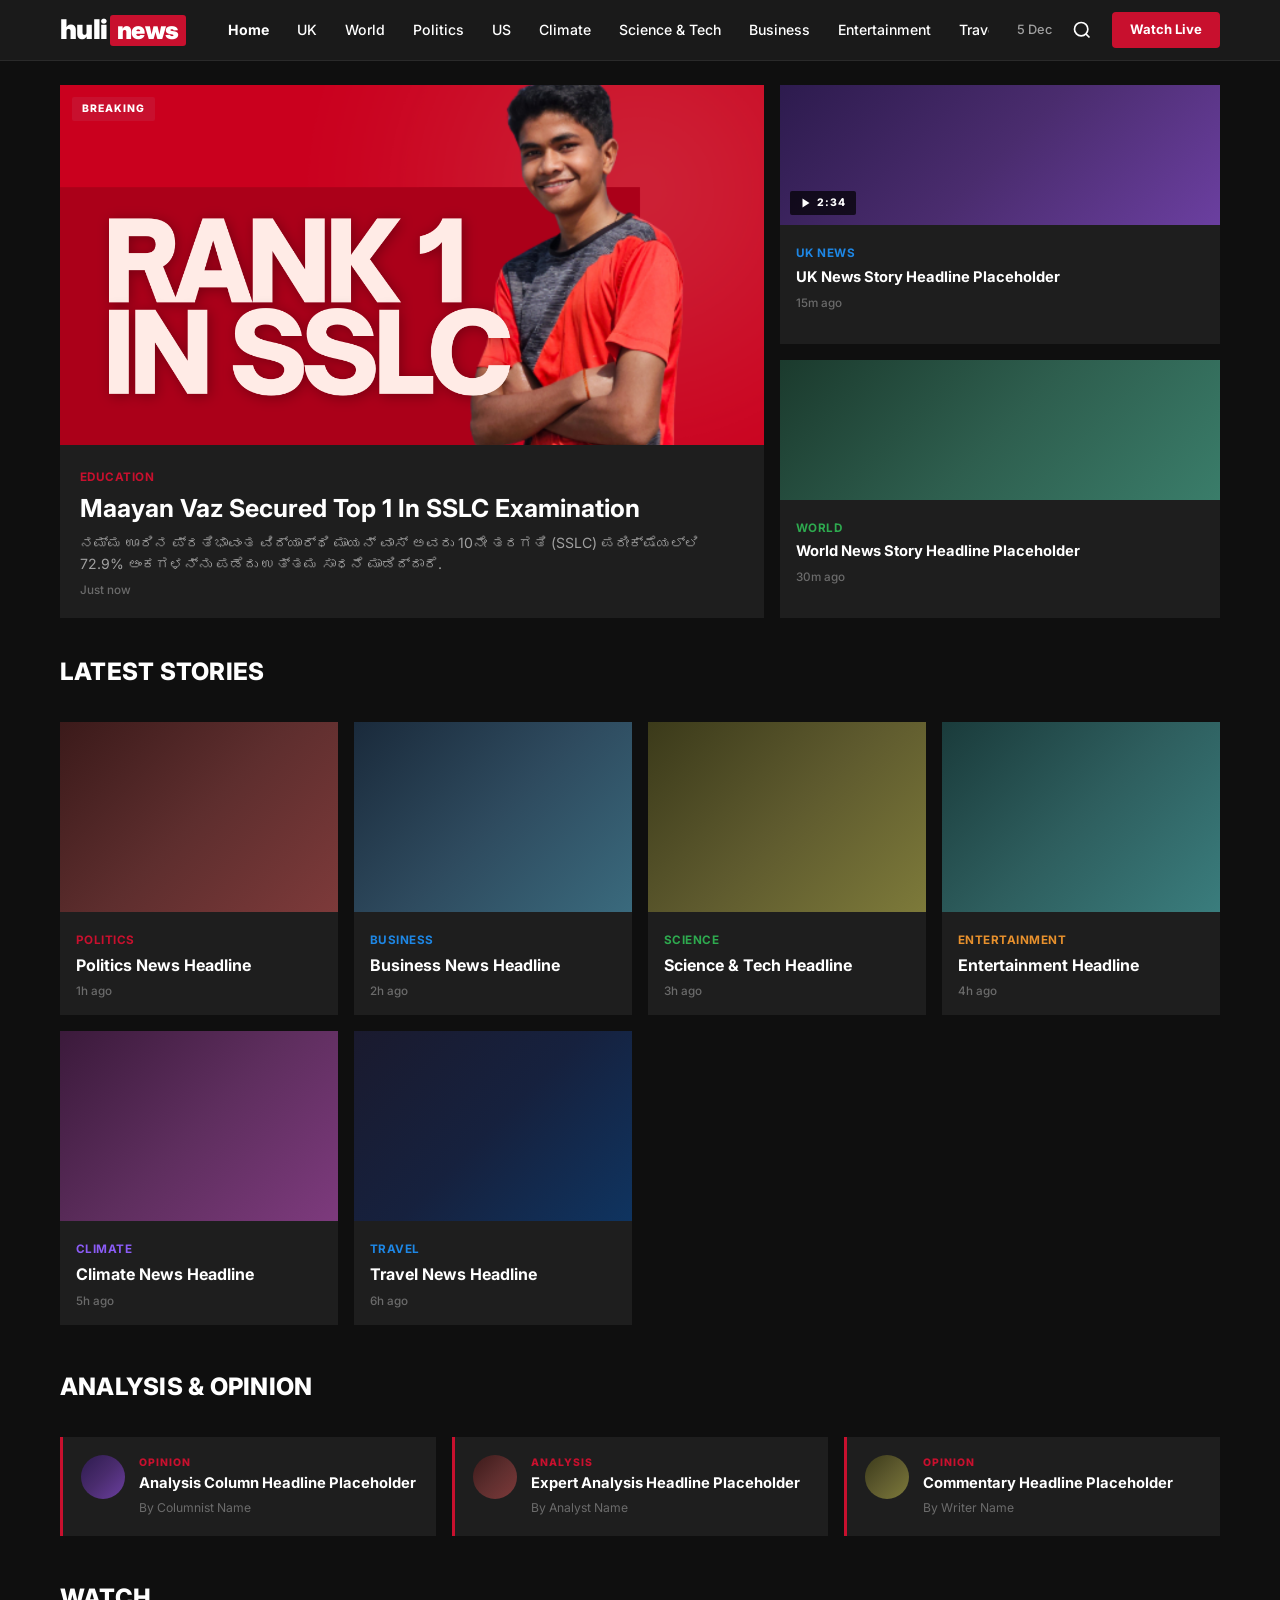
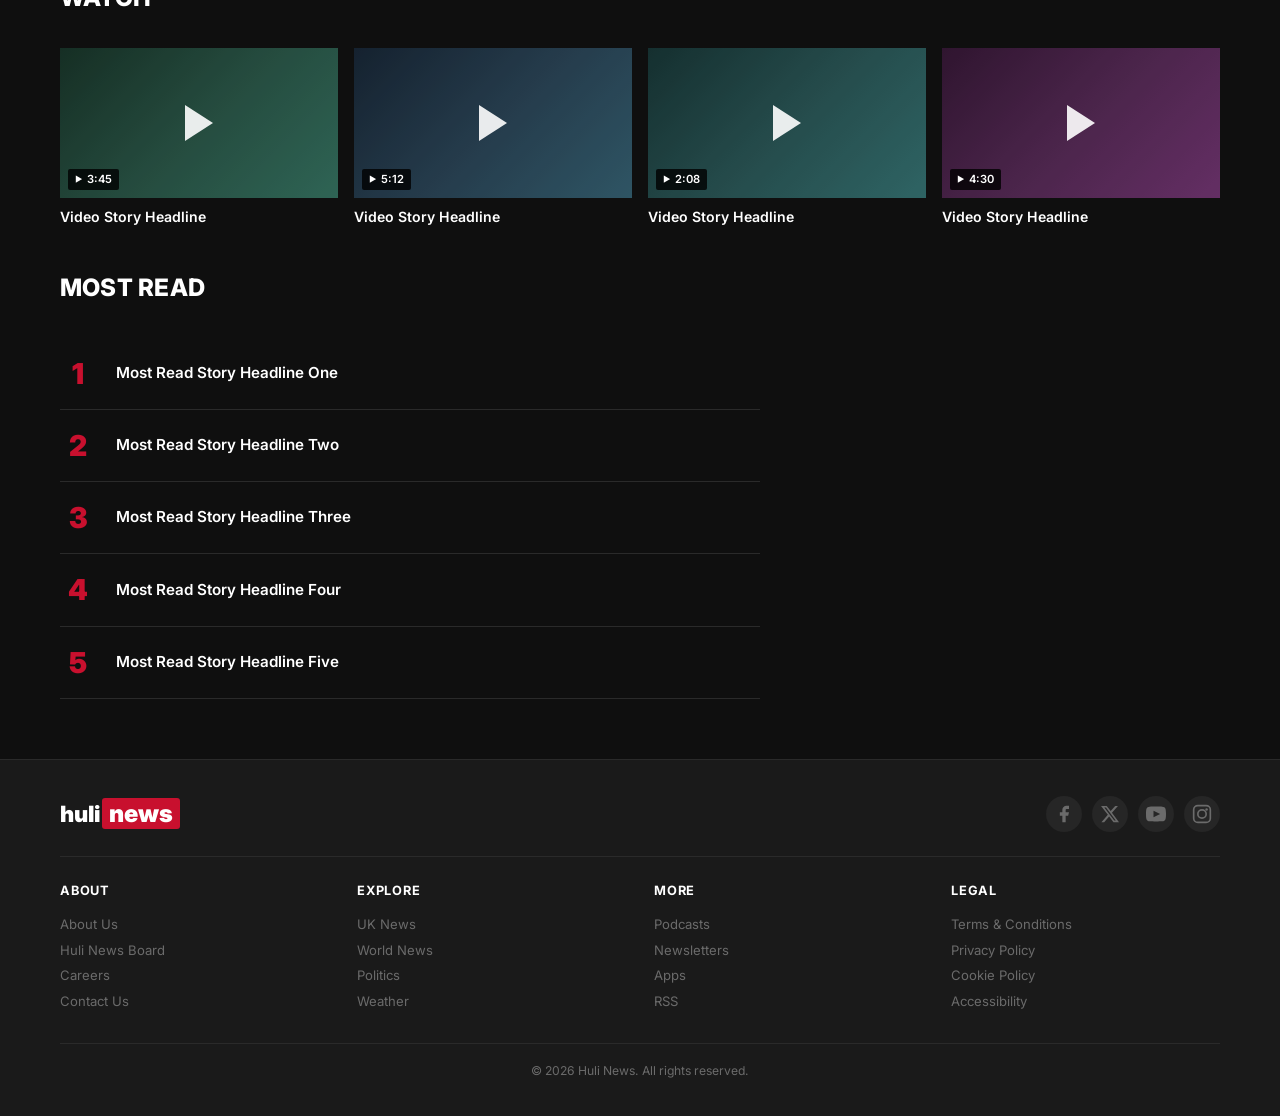
==== index.html @ bb4c4531 "Add Open Graph meta tags for link preview with image" ====
<!DOCTYPE html>
<html lang="en">
<head>
    <meta charset="UTF-8">
    <meta name="viewport" content="width=device-width, initial-scale=1.0">
    <title>Huli News | Breaking News, Latest Updates & Headlines</title>
    <meta name="description" content="Huli News delivers breaking news, latest stories, and in-depth analysis from around the world.">
    <!-- Open Graph (Facebook, WhatsApp, Instagram, etc.) -->
    <meta property="og:type" content="website">
    <meta property="og:title" content="Maayan Vaz Secured Top 1 In SSLC Examination | Huli News">
    <meta property="og:description" content="ನಮ್ಮ ಊರಿನ ಪ್ರತಿಭಾವಂತ ವಿದ್ಯಾರ್ಥಿ ಮಾಯನ್ ವಾಸ್ ಅವರು SSLC ಪರೀಕ್ಷೆಯಲ್ಲಿ 72.9% ಅಂಕಗಳನ್ನು ಪಡೆದು ಉತ್ತಮ ಸಾಧನೆ ಮಾಡಿದ್ದಾರೆ.">
    <meta property="og:image" content="https://joyson9x.github.io/Hulinews/RANK%201%20in%20SSLC.png">
    <meta property="og:image:width" content="1280">
    <meta property="og:image:height" content="720">
    <meta property="og:url" content="https://joyson9x.github.io/Hulinews/">
    <meta property="og:site_name" content="Huli News">

    <!-- Twitter Card -->
    <meta name="twitter:card" content="summary_large_image">
    <meta name="twitter:title" content="Maayan Vaz Secured Top 1 In SSLC Examination | Huli News">
    <meta name="twitter:description" content="ನಮ್ಮ ಊರಿನ ಪ್ರತಿಭಾವಂತ ವಿದ್ಯಾರ್ಥಿ ಮಾಯನ್ ವಾಸ್ ಅವರು SSLC ಪರೀಕ್ಷೆಯಲ್ಲಿ 72.9% ಅಂಕಗಳನ್ನು ಪಡೆದು ಉತ್ತಮ ಸಾಧನೆ ಮಾಡಿದ್ದಾರೆ.">
    <meta name="twitter:image" content="https://joyson9x.github.io/Hulinews/RANK%201%20in%20SSLC.png">
    <link rel="preconnect" href="https://fonts.googleapis.com">
    <link href="https://fonts.googleapis.com/css2?family=Inter:wght@400;500;600;700;800;900&display=swap" rel="stylesheet">
    <link rel="stylesheet" href="styles.css">
</head>
<body>
    <!-- Top Utility Bar -->
    <div class="utility-bar">
        <div class="utility-inner">
            <div class="utility-left">
                <span class="live-indicator"><span class="live-dot"></span> LIVE</span>
                <a href="#" class="utility-link">Watch Live</a>
                <a href="#" class="utility-link">Listen</a>
            </div>
            <div class="utility-right">
                <a href="#" class="utility-link">Sign In</a>
                <a href="#" class="utility-link">Register</a>
            </div>
        </div>
    </div>

    <!-- Main Header -->
    <header class="main-header">
        <div class="header-inner">
            <div class="logo" id="logo">
                <span class="logo-huli">huli</span><span class="logo-news">news</span>
            </div>
            <nav class="main-nav" id="main-nav">
                <a href="#" class="nav-link active">Home</a>
                <a href="#" class="nav-link">UK</a>
                <a href="#" class="nav-link">World</a>
                <a href="#" class="nav-link">Politics</a>
                <a href="#" class="nav-link">US</a>
                <a href="#" class="nav-link">Climate</a>
                <a href="#" class="nav-link">Science & Tech</a>
                <a href="#" class="nav-link">Business</a>
                <a href="#" class="nav-link">Entertainment</a>
                <a href="#" class="nav-link">Travel</a>
                <a href="#" class="nav-link">Offbeat</a>
                <a href="#" class="nav-link">Analysis</a>
                <a href="#" class="nav-link">Weather</a>
            </nav>
            <div class="header-actions">
                <span class="header-date" id="header-date"></span>
                <button class="search-btn" id="search-btn" aria-label="Search">
                    <svg width="20" height="20" viewBox="0 0 24 24" fill="none" stroke="currentColor" stroke-width="2"><circle cx="11" cy="11" r="8"/><path d="m21 21-4.35-4.35"/></svg>
                </button>
                <a href="#" class="watch-live-btn" id="watch-live-btn">Watch Live</a>
                <button class="menu-btn" id="menu-btn" aria-label="Menu">
                    <svg width="24" height="24" viewBox="0 0 24 24" fill="none" stroke="currentColor" stroke-width="2"><path d="M3 12h18M3 6h18M3 18h18"/></svg>
                </button>
            </div>
        </div>
    </header>

    <!-- Breaking News Ticker -->
    <div class="ticker-bar">
        <div class="ticker-inner">
            <span class="ticker-label">BREAKING</span>
            <div class="ticker-content">
                <span class="ticker-text">Welcome to Huli News — Your trusted source for breaking news and analysis from around the world</span>
            </div>
        </div>
    </div>

    <!-- Search Overlay -->
    <div class="search-overlay" id="search-overlay">
        <div class="search-container">
            <input type="text" class="search-input" id="search-input" placeholder="Search Huli News...">
            <button class="search-close" id="search-close">&times;</button>
        </div>
    </div>

    <!-- Mobile Menu -->
    <div class="mobile-menu" id="mobile-menu">
        <div class="mobile-menu-inner">
            <a href="#" class="mobile-nav-link active">Home</a>
            <a href="#" class="mobile-nav-link">UK</a>
            <a href="#" class="mobile-nav-link">World</a>
            <a href="#" class="mobile-nav-link">Politics</a>
            <a href="#" class="mobile-nav-link">US</a>
            <a href="#" class="mobile-nav-link">Climate</a>
            <a href="#" class="mobile-nav-link">Science & Tech</a>
            <a href="#" class="mobile-nav-link">Business</a>
            <a href="#" class="mobile-nav-link">Entertainment</a>
            <a href="#" class="mobile-nav-link">Travel</a>
            <a href="#" class="mobile-nav-link">Offbeat</a>
            <a href="#" class="mobile-nav-link">Analysis</a>
            <a href="#" class="mobile-nav-link">Weather</a>
        </div>
    </div>

    <!-- Main Content -->
    <main class="main-content">
        <!-- Hero Section -->
        <section class="hero-section" id="hero-section">
            <div class="hero-grid">
                <div class="hero-main">
                    <a href="article.html" class="story-card hero-card">
                        <div class="card-image hero-image">
                            <img src="RANK 1 in SSLC.png" alt="Maayan Vaz - Rank 1 in SSLC" class="hero-img">
                            <span class="card-badge">BREAKING</span>
                        </div>
                        <div class="card-body hero-body">
                            <span class="card-tag">Education</span>
                            <h1 class="card-title hero-title">Maayan Vaz Secured Top 1 In SSLC Examination</h1>
                            <p class="card-excerpt">ನಮ್ಮ ಊರಿನ ಪ್ರತಿಭಾವಂತ ವಿದ್ಯಾರ್ಥಿ ಮಾಯನ್ ವಾಸ್ ಅವರು 10ನೇ ತರಗತಿ (SSLC) ಪರೀಕ್ಷೆಯಲ್ಲಿ 72.9% ಅಂಕಗಳನ್ನು ಪಡೆದು ಉತ್ತಮ ಸಾಧನೆ ಮಾಡಿದ್ದಾರೆ.</p>
                            <span class="card-time">Just now</span>
                        </div>
                    </a>
                </div>
                <div class="hero-side">
                    <div class="story-card side-card">
                        <div class="card-image side-image">
                            <div class="placeholder-img gradient-2"></div>
                            <span class="card-badge video-badge"><svg width="12" height="12" viewBox="0 0 24 24" fill="white"><polygon points="5,3 19,12 5,21"/></svg> 2:34</span>
                        </div>
                        <div class="card-body">
                            <span class="card-tag">UK News</span>
                            <h2 class="card-title side-title">UK News Story Headline Placeholder</h2>
                            <span class="card-time">2 hours ago</span>
                        </div>
                    </div>
                    <div class="story-card side-card">
                        <div class="card-image side-image">
                            <div class="placeholder-img gradient-3"></div>
                        </div>
                        <div class="card-body">
                            <span class="card-tag">World</span>
                            <h2 class="card-title side-title">World News Story Headline Placeholder</h2>
                            <span class="card-time">3 hours ago</span>
                        </div>
                    </div>
                </div>
            </div>
        </section>

        <!-- Section Divider -->
        <div class="section-divider">
            <h2 class="section-heading">Latest Stories</h2>
        </div>

        <!-- Stories Grid -->
        <section class="stories-section" id="stories-section">
            <div class="stories-grid">
                <div class="story-card grid-card" id="story-1">
                    <div class="card-image grid-image"><div class="placeholder-img gradient-4"></div></div>
                    <div class="card-body"><span class="card-tag">Politics</span><h3 class="card-title grid-title">Politics News Headline</h3><span class="card-time">4h ago</span></div>
                </div>
                <div class="story-card grid-card" id="story-2">
                    <div class="card-image grid-image"><div class="placeholder-img gradient-5"></div></div>
                    <div class="card-body"><span class="card-tag">Business</span><h3 class="card-title grid-title">Business News Headline</h3><span class="card-time">5h ago</span></div>
                </div>
                <div class="story-card grid-card" id="story-3">
                    <div class="card-image grid-image"><div class="placeholder-img gradient-6"></div></div>
                    <div class="card-body"><span class="card-tag">Science</span><h3 class="card-title grid-title">Science & Tech Headline</h3><span class="card-time">6h ago</span></div>
                </div>
                <div class="story-card grid-card" id="story-4">
                    <div class="card-image grid-image"><div class="placeholder-img gradient-7"></div></div>
                    <div class="card-body"><span class="card-tag">Entertainment</span><h3 class="card-title grid-title">Entertainment Headline</h3><span class="card-time">7h ago</span></div>
                </div>
                <div class="story-card grid-card" id="story-5">
                    <div class="card-image grid-image"><div class="placeholder-img gradient-8"></div></div>
                    <div class="card-body"><span class="card-tag">Climate</span><h3 class="card-title grid-title">Climate News Headline</h3><span class="card-time">8h ago</span></div>
                </div>
                <div class="story-card grid-card" id="story-6">
                    <div class="card-image grid-image"><div class="placeholder-img gradient-1"></div></div>
                    <div class="card-body"><span class="card-tag">Travel</span><h3 class="card-title grid-title">Travel News Headline</h3><span class="card-time">9h ago</span></div>
                </div>
            </div>
        </section>

        <!-- Opinion Section -->
        <div class="section-divider">
            <h2 class="section-heading">Analysis & Opinion</h2>
        </div>
        <section class="opinion-section" id="opinion-section">
            <div class="opinion-grid">
                <div class="opinion-card" id="opinion-1">
                    <div class="opinion-avatar gradient-2"></div>
                    <div class="opinion-body">
                        <span class="opinion-label">OPINION</span>
                        <h3 class="opinion-title">Analysis Column Headline Placeholder</h3>
                        <span class="opinion-author">By Columnist Name</span>
                    </div>
                </div>
                <div class="opinion-card" id="opinion-2">
                    <div class="opinion-avatar gradient-4"></div>
                    <div class="opinion-body">
                        <span class="opinion-label">ANALYSIS</span>
                        <h3 class="opinion-title">Expert Analysis Headline Placeholder</h3>
                        <span class="opinion-author">By Analyst Name</span>
                    </div>
                </div>
                <div class="opinion-card" id="opinion-3">
                    <div class="opinion-avatar gradient-6"></div>
                    <div class="opinion-body">
                        <span class="opinion-label">OPINION</span>
                        <h3 class="opinion-title">Commentary Headline Placeholder</h3>
                        <span class="opinion-author">By Writer Name</span>
                    </div>
                </div>
            </div>
        </section>

        <!-- Video Section -->
        <div class="section-divider">
            <h2 class="section-heading">Watch</h2>
        </div>
        <section class="video-section" id="video-section">
            <div class="video-grid">
                <div class="video-card" id="video-1">
                    <div class="video-thumb"><div class="placeholder-img gradient-3"></div><div class="play-overlay"><svg width="48" height="48" viewBox="0 0 24 24" fill="white" opacity="0.9"><polygon points="5,3 19,12 5,21"/></svg></div><span class="video-duration">3:45</span></div>
                    <h3 class="video-title">Video Story Headline</h3>
                </div>
                <div class="video-card" id="video-2">
                    <div class="video-thumb"><div class="placeholder-img gradient-5"></div><div class="play-overlay"><svg width="48" height="48" viewBox="0 0 24 24" fill="white" opacity="0.9"><polygon points="5,3 19,12 5,21"/></svg></div><span class="video-duration">5:12</span></div>
                    <h3 class="video-title">Video Story Headline</h3>
                </div>
                <div class="video-card" id="video-3">
                    <div class="video-thumb"><div class="placeholder-img gradient-7"></div><div class="play-overlay"><svg width="48" height="48" viewBox="0 0 24 24" fill="white" opacity="0.9"><polygon points="5,3 19,12 5,21"/></svg></div><span class="video-duration">2:08</span></div>
                    <h3 class="video-title">Video Story Headline</h3>
                </div>
                <div class="video-card" id="video-4">
                    <div class="video-thumb"><div class="placeholder-img gradient-8"></div><div class="play-overlay"><svg width="48" height="48" viewBox="0 0 24 24" fill="white" opacity="0.9"><polygon points="5,3 19,12 5,21"/></svg></div><span class="video-duration">4:30</span></div>
                    <h3 class="video-title">Video Story Headline</h3>
                </div>
            </div>
        </section>

        <!-- Most Read Section -->
        <div class="section-divider">
            <h2 class="section-heading">Most Read</h2>
        </div>
        <section class="most-read-section" id="most-read-section">
            <div class="most-read-list">
                <div class="most-read-item"><span class="most-read-num">1</span><h3 class="most-read-title">Most Read Story Headline One</h3></div>
                <div class="most-read-item"><span class="most-read-num">2</span><h3 class="most-read-title">Most Read Story Headline Two</h3></div>
                <div class="most-read-item"><span class="most-read-num">3</span><h3 class="most-read-title">Most Read Story Headline Three</h3></div>
                <div class="most-read-item"><span class="most-read-num">4</span><h3 class="most-read-title">Most Read Story Headline Four</h3></div>
                <div class="most-read-item"><span class="most-read-num">5</span><h3 class="most-read-title">Most Read Story Headline Five</h3></div>
            </div>
        </section>
    </main>

    <!-- Footer -->
    <footer class="main-footer" id="main-footer">
        <div class="footer-inner">
            <div class="footer-top">
                <div class="footer-logo">
                    <span class="logo-huli">huli</span><span class="logo-news">news</span>
                </div>
                <div class="footer-social">
                    <a href="#" class="social-link" aria-label="Facebook"><svg width="20" height="20" viewBox="0 0 24 24" fill="currentColor"><path d="M18 2h-3a5 5 0 0 0-5 5v3H7v4h3v8h4v-8h3l1-4h-4V7a1 1 0 0 1 1-1h3z"/></svg></a>
                    <a href="#" class="social-link" aria-label="Twitter"><svg width="20" height="20" viewBox="0 0 24 24" fill="currentColor"><path d="M18.244 2.25h3.308l-7.227 8.26 8.502 11.24H16.17l-5.214-6.817L4.99 21.75H1.68l7.73-8.835L1.254 2.25H8.08l4.713 6.231zm-1.161 17.52h1.833L7.084 4.126H5.117z"/></svg></a>
                    <a href="#" class="social-link" aria-label="YouTube"><svg width="20" height="20" viewBox="0 0 24 24" fill="currentColor"><path d="M19.615 3.184c-3.604-.246-11.631-.245-15.23 0-3.897.266-4.356 2.62-4.385 8.816.029 6.185.484 8.549 4.385 8.816 3.6.245 11.626.246 15.23 0 3.897-.266 4.356-2.62 4.385-8.816-.029-6.185-.484-8.549-4.385-8.816zM9 16V8l8 4-8 4z"/></svg></a>
                    <a href="#" class="social-link" aria-label="Instagram"><svg width="20" height="20" viewBox="0 0 24 24" fill="currentColor"><rect x="2" y="2" width="20" height="20" rx="5" ry="5" fill="none" stroke="currentColor" stroke-width="2"/><circle cx="12" cy="12" r="5" fill="none" stroke="currentColor" stroke-width="2"/><circle cx="17.5" cy="6.5" r="1.5"/></svg></a>
                </div>
            </div>
            <div class="footer-links">
                <div class="footer-col">
                    <h4 class="footer-heading">About</h4>
                    <a href="#" class="footer-link">About Us</a>
                    <a href="#" class="footer-link">Huli News Board</a>
                    <a href="#" class="footer-link">Careers</a>
                    <a href="#" class="footer-link">Contact Us</a>
                </div>
                <div class="footer-col">
                    <h4 class="footer-heading">Explore</h4>
                    <a href="#" class="footer-link">UK News</a>
                    <a href="#" class="footer-link">World News</a>
                    <a href="#" class="footer-link">Politics</a>
                    <a href="#" class="footer-link">Weather</a>
                </div>
                <div class="footer-col">
                    <h4 class="footer-heading">More</h4>
                    <a href="#" class="footer-link">Podcasts</a>
                    <a href="#" class="footer-link">Newsletters</a>
                    <a href="#" class="footer-link">Apps</a>
                    <a href="#" class="footer-link">RSS</a>
                </div>
                <div class="footer-col">
                    <h4 class="footer-heading">Legal</h4>
                    <a href="#" class="footer-link">Terms & Conditions</a>
                    <a href="#" class="footer-link">Privacy Policy</a>
                    <a href="#" class="footer-link">Cookie Policy</a>
                    <a href="#" class="footer-link">Accessibility</a>
                </div>
            </div>
            <div class="footer-bottom">
                <p>&copy; 2026 Huli News. All rights reserved.</p>
            </div>
        </div>
    </footer>

    <script src="app.js"></script>
</body>
</html>
---- styles.css ----
/* HULI NEWS — Sky News Dark Theme */
*, *::before, *::after { margin: 0; padding: 0; box-sizing: border-box; }

:root {
    --bg-primary: #0f0f0f;
    --bg-secondary: #1a1a1a;
    --bg-card: #1e1e1e;
    --bg-card-hover: #252525;
    --text-white: #ffffff;
    --text-gray: #a0a0a0;
    --text-muted: #6b6b6b;
    --red: #c8102e;
    --red-dark: #a00d24;
    --blue: #1e87e5;
    --green: #2eaa4f;
    --orange: #e8912d;
    --purple: #8b5cf6;
    --border-color: #2a2a2a;
    --max-width: 1200px;
    --transition: 0.2s ease;
}

html { scroll-behavior: smooth; }
body {
    font-family: 'Inter', -apple-system, BlinkMacSystemFont, 'Segoe UI', sans-serif;
    background: var(--bg-primary);
    color: var(--text-white);
    line-height: 1.5;
    -webkit-font-smoothing: antialiased;
}
a { text-decoration: none; color: inherit; }

/* ===== HEADER ===== */
.utility-bar { display: none; }

.main-header {
    background: var(--bg-secondary);
    position: sticky;
    top: 0;
    z-index: 1000;
    border-bottom: 1px solid var(--border-color);
}
.header-inner {
    max-width: var(--max-width);
    margin: 0 auto;
    padding: 0 20px;
    display: flex;
    align-items: center;
    height: 60px;
    gap: 28px;
}

/* Logo */
.logo {
    font-size: 1.7rem;
    font-weight: 900;
    letter-spacing: -0.02em;
    cursor: pointer;
    flex-shrink: 0;
}
.logo-huli { color: var(--text-white); }
.logo-news {
    color: var(--red);
    background: var(--red);
    color: #fff;
    padding: 1px 7px;
    border-radius: 3px;
    margin-left: 2px;
    font-size: 1.5rem;
}

/* Nav */
.main-nav {
    display: flex;
    align-items: center;
    gap: 0;
    flex: 1;
    overflow-x: auto;
    scrollbar-width: none;
}
.main-nav::-webkit-scrollbar { display: none; }

.nav-link {
    color: var(--text-white);
    font-size: 0.88rem;
    font-weight: 500;
    padding: 20px 14px;
    white-space: nowrap;
    transition: color var(--transition);
    position: relative;
}
.nav-link:hover { color: var(--text-gray); }
.nav-link.active { font-weight: 700; }
.nav-link::after { display: none; }

/* Header Actions */
.header-actions {
    display: flex;
    align-items: center;
    gap: 12px;
    flex-shrink: 0;
}
.search-btn, .menu-btn {
    background: none;
    border: none;
    color: var(--text-white);
    cursor: pointer;
    padding: 8px;
    border-radius: 6px;
    display: flex;
    align-items: center;
    transition: opacity var(--transition);
}
.search-btn:hover, .menu-btn:hover { opacity: 0.7; }
.menu-btn { display: none; }

/* Watch Live Button */
.watch-live-btn {
    background: var(--red);
    color: #fff;
    font-size: 0.82rem;
    font-weight: 700;
    padding: 8px 18px;
    border-radius: 4px;
    white-space: nowrap;
    transition: background var(--transition);
}
.watch-live-btn:hover { background: var(--red-dark); }

/* Header Date */
.header-date {
    color: var(--text-gray);
    font-size: 0.8rem;
    font-weight: 500;
    white-space: nowrap;
}

/* ===== TICKER ===== */
.ticker-bar {
    background: var(--bg-primary);
    border-bottom: 1px solid var(--border-color);
    display: none;
}

/* ===== SEARCH OVERLAY ===== */
.search-overlay {
    position: fixed;
    top: 0; left: 0; right: 0;
    background: rgba(0,0,0,0.96);
    z-index: 2000;
    display: flex;
    align-items: center;
    justify-content: center;
    padding: 0 24px;
    height: 80px;
    transform: translateY(-100%);
    transition: transform 0.3s ease;
}
.search-overlay.active { transform: translateY(0); }
.search-container {
    max-width: 700px;
    width: 100%;
    display: flex;
    align-items: center;
    gap: 16px;
}
.search-input {
    flex: 1;
    background: transparent;
    border: none;
    border-bottom: 2px solid var(--red);
    color: #fff;
    font-size: 1.4rem;
    font-family: inherit;
    padding: 12px 0;
    outline: none;
}
.search-input::placeholder { color: rgba(255,255,255,0.35); }
.search-close {
    background: none;
    border: none;
    color: rgba(255,255,255,0.6);
    font-size: 2rem;
    cursor: pointer;
}

/* ===== MOBILE MENU ===== */
.mobile-menu {
    position: fixed;
    top: 0; right: 0;
    width: 300px;
    height: 100vh;
    background: var(--bg-secondary);
    z-index: 1500;
    transform: translateX(100%);
    transition: transform 0.3s ease;
    overflow-y: auto;
    padding-top: 70px;
    border-left: 1px solid var(--border-color);
}
.mobile-menu.active { transform: translateX(0); }
.mobile-menu-inner { display: flex; flex-direction: column; }
.mobile-nav-link {
    color: var(--text-white);
    font-size: 1rem;
    font-weight: 500;
    padding: 14px 24px;
    border-bottom: 1px solid var(--border-color);
    transition: background var(--transition);
}
.mobile-nav-link:hover, .mobile-nav-link.active {
    background: rgba(200,16,46,0.12);
}

/* ===== MAIN CONTENT ===== */
.main-content {
    max-width: var(--max-width);
    margin: 0 auto;
    padding: 0 20px;
}

/* ===== SECTION DIVIDERS ===== */
.section-divider {
    padding: 36px 0 16px;
    border-bottom: none;
    margin-bottom: 16px;
}
.section-heading {
    font-size: 1.5rem;
    font-weight: 800;
    color: var(--text-white);
    text-transform: uppercase;
    letter-spacing: 0.01em;
}

/* ===== HERO ===== */
.hero-section { padding: 24px 0 0; }
.hero-grid {
    display: grid;
    grid-template-columns: 1.6fr 1fr;
    gap: 16px;
}
.hero-side {
    display: flex;
    flex-direction: column;
    gap: 16px;
}

/* ===== STORY CARDS ===== */
.story-card {
    background: var(--bg-card);
    border-radius: 0;
    overflow: hidden;
    cursor: pointer;
    transition: background var(--transition);
    box-shadow: none;
}
.story-card:hover {
    background: var(--bg-card-hover);
    box-shadow: none;
    transform: none;
}

.card-image { position: relative; overflow: hidden; }
.hero-image { height: 360px; }
.hero-img {
    width: 100%;
    height: 100%;
    object-fit: cover;
    transition: transform 0.4s ease;
}
.hero-card:hover .hero-img { transform: scale(1.03); }
.side-image { height: 140px; }
.grid-image { height: 190px; }

.placeholder-img {
    width: 100%; height: 100%;
    transition: transform 0.4s ease;
}
.story-card:hover .placeholder-img { transform: scale(1.03); }

/* Gradients */
.gradient-1 { background: linear-gradient(135deg, #1a1a2e, #16213e, #0f3460); }
.gradient-2 { background: linear-gradient(135deg, #2d1b4e, #4a2c6e, #6b3fa0); }
.gradient-3 { background: linear-gradient(135deg, #1b3a2d, #2e5e4e, #3a7d6a); }
.gradient-4 { background: linear-gradient(135deg, #3b1a1a, #5e2e2e, #7d3a3a); }
.gradient-5 { background: linear-gradient(135deg, #1a2a3b, #2e4a5e, #3a6a7d); }
.gradient-6 { background: linear-gradient(135deg, #3b3a1a, #5e5a2e, #7d7a3a); }
.gradient-7 { background: linear-gradient(135deg, #1a3b3b, #2e5e5e, #3a7d7d); }
.gradient-8 { background: linear-gradient(135deg, #3b1a3b, #5e2e5e, #7d3a7d); }

/* Badges */
.card-badge {
    position: absolute;
    top: 12px; left: 12px;
    background: var(--red);
    color: #fff;
    font-size: 0.65rem;
    font-weight: 800;
    letter-spacing: 0.1em;
    padding: 4px 10px;
    border-radius: 2px;
}
.video-badge {
    display: flex;
    align-items: center;
    gap: 5px;
    background: rgba(0,0,0,0.7);
    top: auto;
    bottom: 10px;
    left: 10px;
}

/* Card Body */
.card-body { padding: 14px 16px; }
.hero-body { padding: 18px 20px; }

.card-tag {
    display: inline-block;
    font-size: 0.73rem;
    font-weight: 700;
    text-transform: uppercase;
    letter-spacing: 0.04em;
    margin-bottom: 5px;
}
/* Colored category tags like Sky News */
.card-tag { color: var(--blue); }
.story-card:nth-child(1) .card-tag { color: var(--red); }
.story-card:nth-child(2) .card-tag { color: var(--blue); }
.story-card:nth-child(3) .card-tag { color: var(--green); }
.story-card:nth-child(4) .card-tag { color: var(--orange); }
.story-card:nth-child(5) .card-tag { color: var(--purple); }
.story-card:nth-child(6) .card-tag { color: var(--blue); }

/* Hero specific tag */
.hero-card .card-tag { color: var(--red); }
.hero-side .story-card:nth-child(1) .card-tag { color: var(--blue); }
.hero-side .story-card:nth-child(2) .card-tag { color: var(--green); }

.card-title {
    font-weight: 700;
    line-height: 1.3;
    color: var(--text-white);
    transition: color var(--transition);
}
.story-card:hover .card-title { color: var(--text-gray); }

.hero-title { font-size: 1.55rem; }
.side-title { font-size: 0.92rem; }
.grid-title { font-size: 1rem; }

.card-excerpt {
    color: var(--text-gray);
    font-size: 0.88rem;
    margin-top: 8px;
}
.card-time {
    display: inline-block;
    color: var(--text-muted);
    font-size: 0.73rem;
    font-weight: 500;
    margin-top: 8px;
}

.hero-card {
    height: 100%;
    display: flex;
    flex-direction: column;
}
.hero-card .card-body { flex: 1; }
.side-card { flex: 1; }

/* ===== STORIES GRID ===== */
.stories-grid {
    display: grid;
    grid-template-columns: repeat(4, 1fr);
    gap: 16px;
    padding-bottom: 8px;
}

/* ===== OPINION ===== */
.opinion-grid {
    display: grid;
    grid-template-columns: repeat(3, 1fr);
    gap: 16px;
    padding-bottom: 8px;
}
.opinion-card {
    background: var(--bg-card);
    border-radius: 0;
    padding: 18px;
    display: flex;
    gap: 14px;
    align-items: flex-start;
    cursor: pointer;
    transition: background var(--transition);
    border-left: 3px solid var(--red);
    box-shadow: none;
}
.opinion-card:hover {
    background: var(--bg-card-hover);
    box-shadow: none;
    transform: none;
}
.opinion-avatar {
    width: 44px;
    height: 44px;
    border-radius: 50%;
    flex-shrink: 0;
}
.opinion-label {
    font-size: 0.65rem;
    font-weight: 800;
    letter-spacing: 0.1em;
    color: var(--red);
    margin-bottom: 4px;
    display: block;
}
.opinion-title {
    font-size: 0.92rem;
    font-weight: 700;
    color: var(--text-white);
    line-height: 1.3;
    transition: color var(--transition);
}
.opinion-card:hover .opinion-title { color: var(--text-gray); }
.opinion-author {
    font-size: 0.76rem;
    color: var(--text-muted);
    margin-top: 6px;
    display: block;
}

/* ===== VIDEO ===== */
.video-grid {
    display: grid;
    grid-template-columns: repeat(4, 1fr);
    gap: 16px;
    padding-bottom: 8px;
}
.video-card { cursor: pointer; }
.video-thumb {
    position: relative;
    border-radius: 0;
    overflow: hidden;
    height: 150px;
}
.video-card:hover .placeholder-img { transform: scale(1.03); }
.play-overlay {
    position: absolute;
    inset: 0;
    display: flex;
    align-items: center;
    justify-content: center;
    background: rgba(0,0,0,0.2);
    transition: background var(--transition);
}
.video-card:hover .play-overlay { background: rgba(0,0,0,0.4); }
.video-duration {
    position: absolute;
    bottom: 8px; left: 8px;
    background: rgba(0,0,0,0.8);
    color: #fff;
    font-size: 0.7rem;
    font-weight: 600;
    padding: 2px 7px;
    border-radius: 2px;
    display: flex;
    align-items: center;
    gap: 4px;
}
.video-duration::before {
    content: '▶';
    font-size: 0.5rem;
}
.video-title {
    font-size: 0.88rem;
    font-weight: 600;
    color: var(--text-white);
    margin-top: 10px;
    line-height: 1.3;
    transition: color var(--transition);
}
.video-card:hover .video-title { color: var(--text-gray); }

/* ===== MOST READ ===== */
.most-read-section { padding-bottom: 40px; }
.most-read-list { max-width: 700px; }
.most-read-item {
    display: flex;
    align-items: center;
    gap: 20px;
    padding: 14px 0;
    border-bottom: 1px solid var(--border-color);
    cursor: pointer;
    transition: padding-left var(--transition);
}
.most-read-item:hover { padding-left: 8px; }
.most-read-num {
    font-size: 1.8rem;
    font-weight: 900;
    color: var(--red);
    min-width: 36px;
    text-align: center;
}
.most-read-title {
    font-size: 0.95rem;
    font-weight: 600;
    color: var(--text-white);
    transition: color var(--transition);
}
.most-read-item:hover .most-read-title { color: var(--text-gray); }

/* ===== FOOTER ===== */
.main-footer {
    background: var(--bg-secondary);
    margin-top: 20px;
    border-top: 1px solid var(--border-color);
}
.footer-inner {
    max-width: var(--max-width);
    margin: 0 auto;
    padding: 36px 20px;
}
.footer-top {
    display: flex;
    justify-content: space-between;
    align-items: center;
    padding-bottom: 24px;
    border-bottom: 1px solid var(--border-color);
    margin-bottom: 24px;
}
.footer-logo { font-size: 1.4rem; font-weight: 900; }
.footer-social { display: flex; gap: 10px; }
.social-link {
    color: var(--text-muted);
    padding: 8px;
    border-radius: 50%;
    display: flex;
    align-items: center;
    background: rgba(255,255,255,0.05);
    transition: all var(--transition);
}
.social-link:hover { color: #fff; background: var(--red); }

.footer-links {
    display: grid;
    grid-template-columns: repeat(4, 1fr);
    gap: 28px;
    margin-bottom: 28px;
}
.footer-heading {
    color: var(--text-white);
    font-size: 0.8rem;
    font-weight: 700;
    text-transform: uppercase;
    letter-spacing: 0.06em;
    margin-bottom: 12px;
}
.footer-link {
    display: block;
    color: var(--text-muted);
    font-size: 0.82rem;
    padding: 3px 0;
    transition: color var(--transition);
}
.footer-link:hover { color: var(--text-white); }
.footer-bottom {
    border-top: 1px solid var(--border-color);
    padding-top: 18px;
    text-align: center;
    color: var(--text-muted);
    font-size: 0.76rem;
}

/* ===== RESPONSIVE ===== */
@media (max-width: 1024px) {
    .hero-grid { grid-template-columns: 1fr; }
    .hero-side { flex-direction: row; }
    .stories-grid { grid-template-columns: repeat(2, 1fr); }
    .opinion-grid { grid-template-columns: repeat(2, 1fr); }
    .video-grid { grid-template-columns: repeat(2, 1fr); }
}
@media (max-width: 768px) {
    .main-nav { display: none; }
    .menu-btn { display: flex; }
    .header-inner { height: 50px; }
    .hero-image { height: 240px; }
    .hero-title { font-size: 1.25rem; }
    .hero-side { flex-direction: column; }
    .stories-grid { grid-template-columns: 1fr 1fr; }
    .opinion-grid { grid-template-columns: 1fr; }
    .video-grid { grid-template-columns: 1fr 1fr; }
    .footer-links { grid-template-columns: repeat(2, 1fr); }
}
@media (max-width: 480px) {
    .stories-grid { grid-template-columns: 1fr; }
    .video-grid { grid-template-columns: 1fr; }
    .footer-links { grid-template-columns: 1fr; }
    .footer-top { flex-direction: column; gap: 14px; }
}

/* ===== ANIMATIONS ===== */
.story-card, .opinion-card, .video-card, .most-read-item {
    opacity: 0;
    transform: translateY(16px);
    animation: fadeUp 0.45s ease forwards;
}
.story-card:nth-child(1) { animation-delay: 0.03s; }
.story-card:nth-child(2) { animation-delay: 0.06s; }
.story-card:nth-child(3) { animation-delay: 0.09s; }
.story-card:nth-child(4) { animation-delay: 0.12s; }
.story-card:nth-child(5) { animation-delay: 0.15s; }
.story-card:nth-child(6) { animation-delay: 0.18s; }
.opinion-card:nth-child(1) { animation-delay: 0.03s; }
.opinion-card:nth-child(2) { animation-delay: 0.06s; }
.opinion-card:nth-child(3) { animation-delay: 0.09s; }
.video-card:nth-child(1) { animation-delay: 0.03s; }
.video-card:nth-child(2) { animation-delay: 0.06s; }
.video-card:nth-child(3) { animation-delay: 0.09s; }
.video-card:nth-child(4) { animation-delay: 0.12s; }
.most-read-item:nth-child(1) { animation-delay: 0.03s; }
.most-read-item:nth-child(2) { animation-delay: 0.06s; }
.most-read-item:nth-child(3) { animation-delay: 0.09s; }
.most-read-item:nth-child(4) { animation-delay: 0.12s; }
.most-read-item:nth-child(5) { animation-delay: 0.15s; }

@keyframes fadeUp {
    to { opacity: 1; transform: translateY(0); }
}
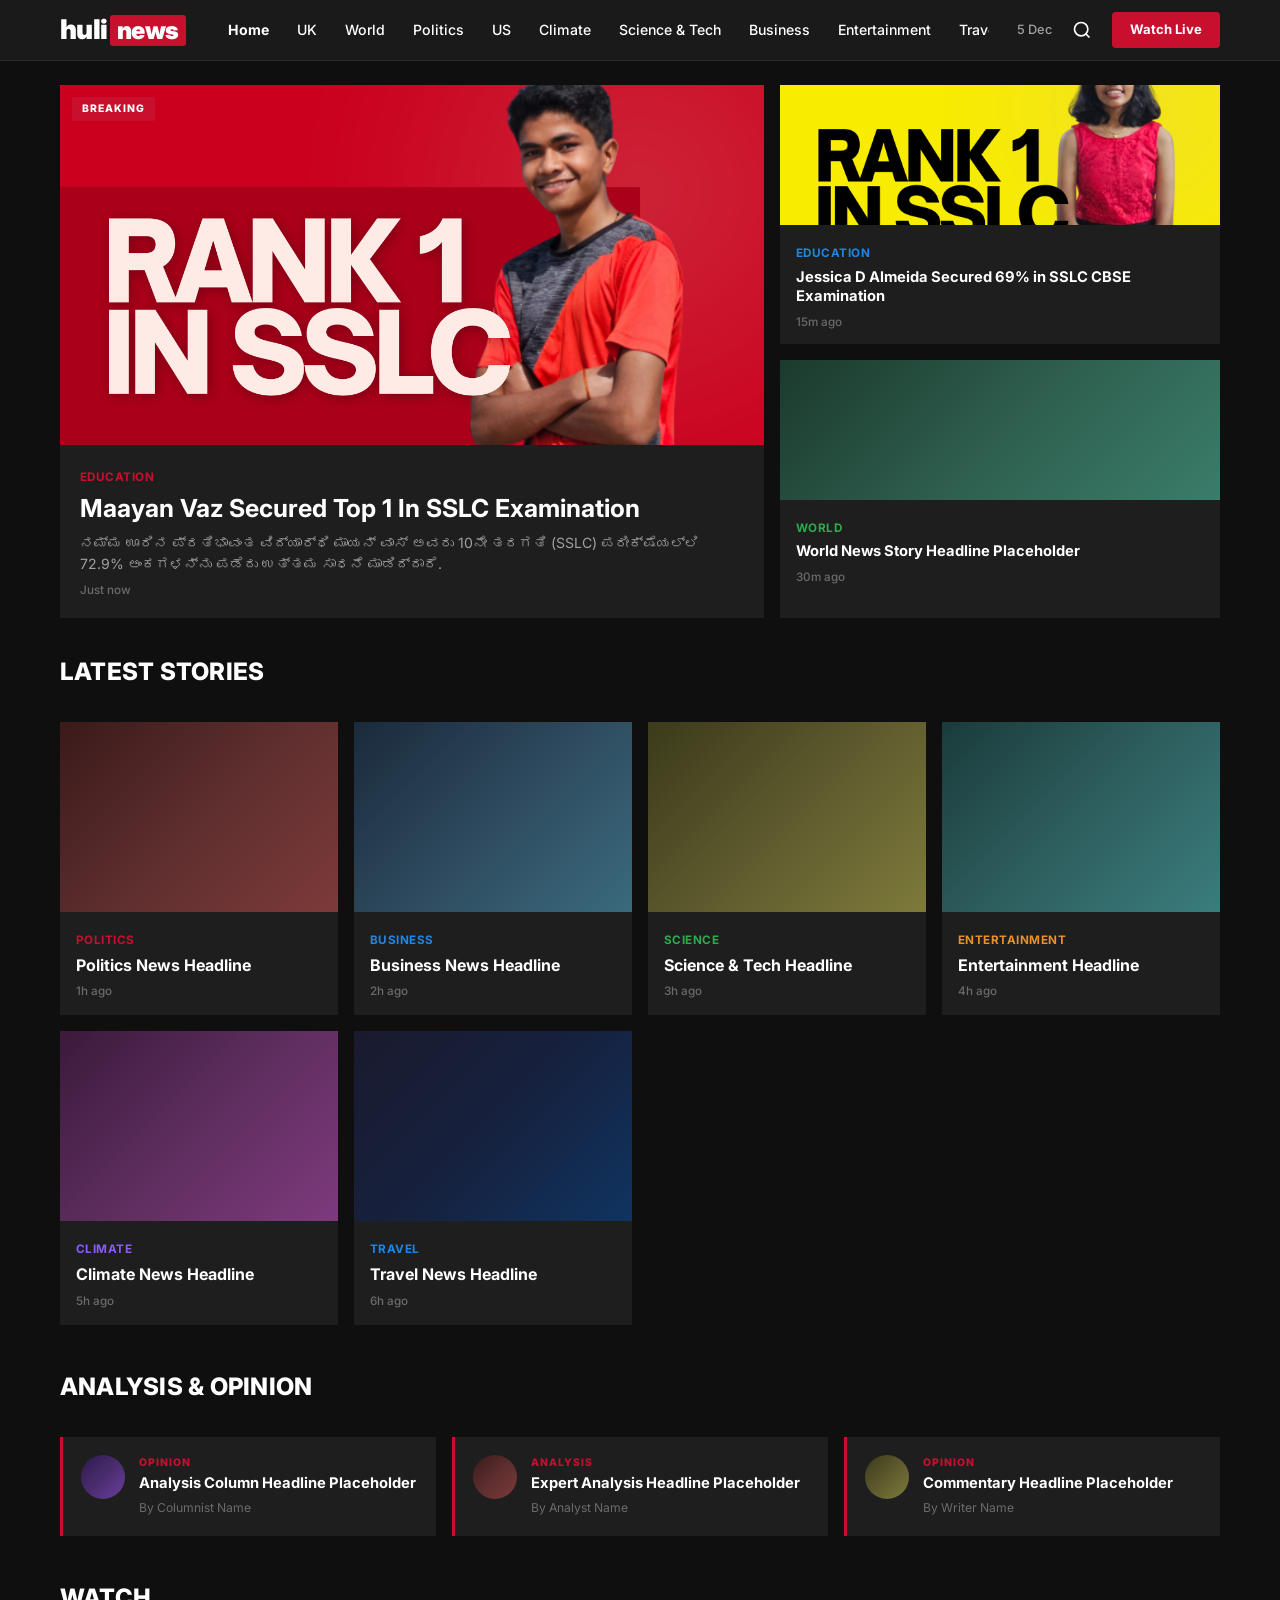
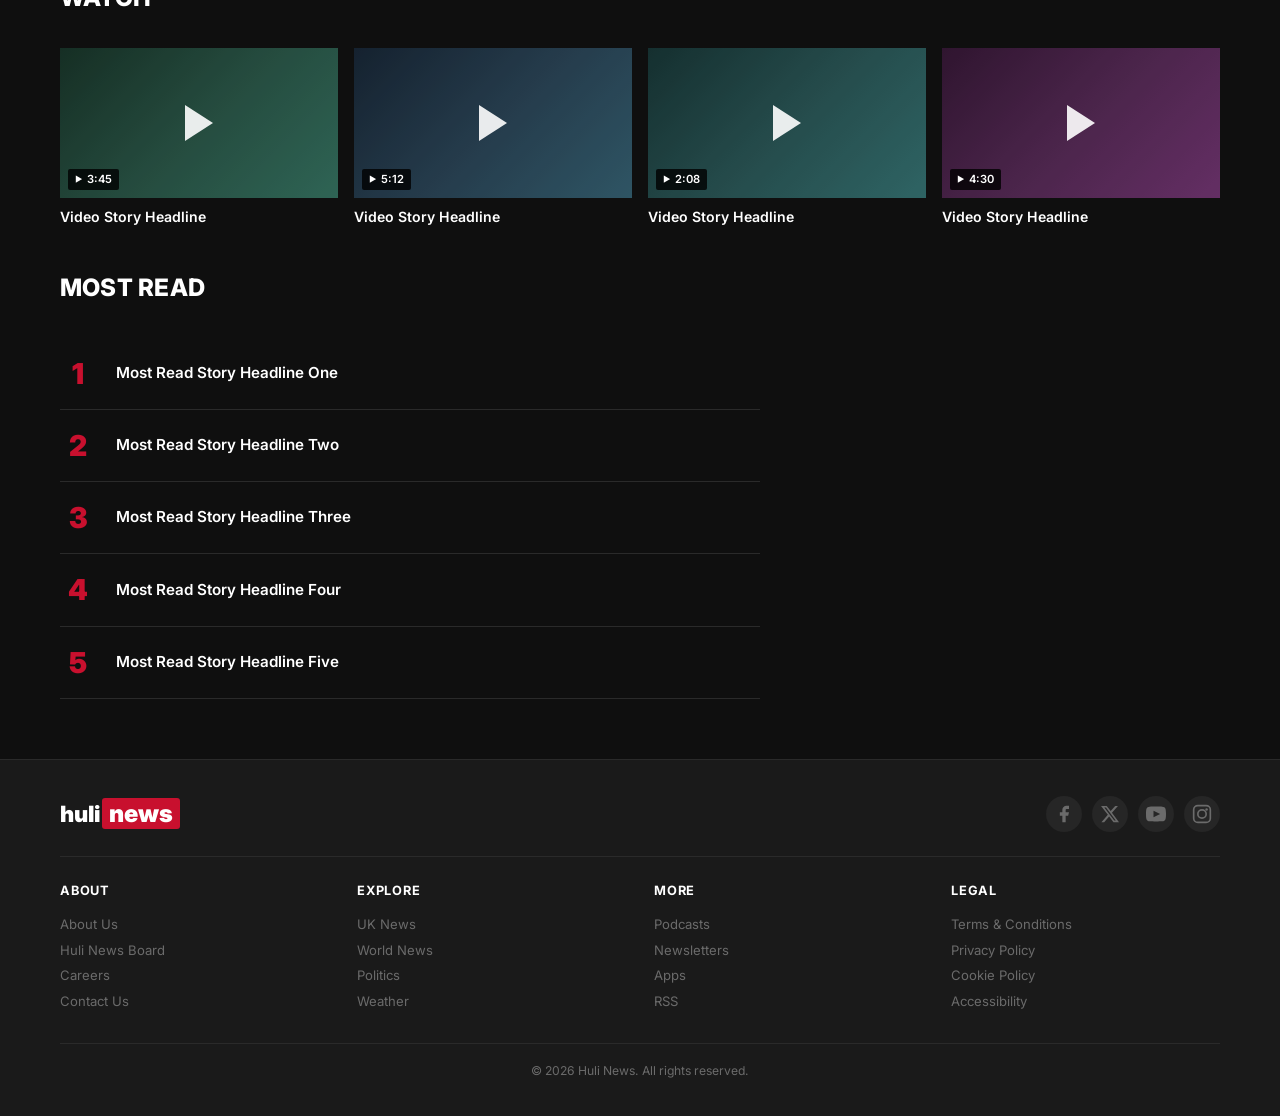
==== commit b42d5e5c: "Add Jessica D Almeida CBSE SSLC news post" ====
--- a/index.html
+++ b/index.html
@@ -9,17 +9,17 @@
     <meta property="og:type" content="website">
     <meta property="og:title" content="Maayan Vaz Secured Top 1 In SSLC Examination | Huli News">
     <meta property="og:description" content="ನಮ್ಮ ಊರಿನ ಪ್ರತಿಭಾವಂತ ವಿದ್ಯಾರ್ಥಿ ಮಾಯನ್ ವಾಸ್ ಅವರು SSLC ಪರೀಕ್ಷೆಯಲ್ಲಿ 72.9% ಅಂಕಗಳನ್ನು ಪಡೆದು ಉತ್ತಮ ಸಾಧನೆ ಮಾಡಿದ್ದಾರೆ.">
-    <meta property="og:image" content="https://joyson9x.github.io/Hulinews/RANK%201%20in%20SSLC.png">
+    <meta property="og:image" content="https://hulinews.vercel.app/RANK%201%20in%20SSLC.png">
     <meta property="og:image:width" content="1280">
     <meta property="og:image:height" content="720">
-    <meta property="og:url" content="https://joyson9x.github.io/Hulinews/">
+    <meta property="og:url" content="https://hulinews.vercel.app/">
     <meta property="og:site_name" content="Huli News">
 
     <!-- Twitter Card -->
     <meta name="twitter:card" content="summary_large_image">
     <meta name="twitter:title" content="Maayan Vaz Secured Top 1 In SSLC Examination | Huli News">
     <meta name="twitter:description" content="ನಮ್ಮ ಊರಿನ ಪ್ರತಿಭಾವಂತ ವಿದ್ಯಾರ್ಥಿ ಮಾಯನ್ ವಾಸ್ ಅವರು SSLC ಪರೀಕ್ಷೆಯಲ್ಲಿ 72.9% ಅಂಕಗಳನ್ನು ಪಡೆದು ಉತ್ತಮ ಸಾಧನೆ ಮಾಡಿದ್ದಾರೆ.">
-    <meta name="twitter:image" content="https://joyson9x.github.io/Hulinews/RANK%201%20in%20SSLC.png">
+    <meta name="twitter:image" content="https://hulinews.vercel.app/RANK%201%20in%20SSLC.png">
     <link rel="preconnect" href="https://fonts.googleapis.com">
     <link href="https://fonts.googleapis.com/css2?family=Inter:wght@400;500;600;700;800;900&display=swap" rel="stylesheet">
     <link rel="stylesheet" href="styles.css">
@@ -131,17 +131,16 @@
                     </a>
                 </div>
                 <div class="hero-side">
-                    <div class="story-card side-card">
+                    <a href="article-jessica.html" class="story-card side-card">
                         <div class="card-image side-image">
-                            <div class="placeholder-img gradient-2"></div>
-                            <span class="card-badge video-badge"><svg width="12" height="12" viewBox="0 0 24 24" fill="white"><polygon points="5,3 19,12 5,21"/></svg> 2:34</span>
+                            <img src="RANK 1 in SSLC (1).png" alt="Jessica D Almeida - CBSE Results" class="side-img">
                         </div>
                         <div class="card-body">
-                            <span class="card-tag">UK News</span>
-                            <h2 class="card-title side-title">UK News Story Headline Placeholder</h2>
-                            <span class="card-time">2 hours ago</span>
-                        </div>
-                    </div>
+                            <span class="card-tag">Education</span>
+                            <h2 class="card-title side-title">Jessica D Almeida Secured 69% in SSLC CBSE Examination</h2>
+                            <span class="card-time">30m ago</span>
+                        </div>
+                    </a>
                     <div class="story-card side-card">
                         <div class="card-image side-image">
                             <div class="placeholder-img gradient-3"></div>
--- a/styles.css
+++ b/styles.css
@@ -271,6 +271,13 @@
 }
 .hero-card:hover .hero-img { transform: scale(1.03); }
 .side-image { height: 140px; }
+.side-img {
+    width: 100%;
+    height: 100%;
+    object-fit: cover;
+    transition: transform 0.4s ease;
+}
+.side-card:hover .side-img { transform: scale(1.03); }
 .grid-image { height: 190px; }
 
 .placeholder-img {
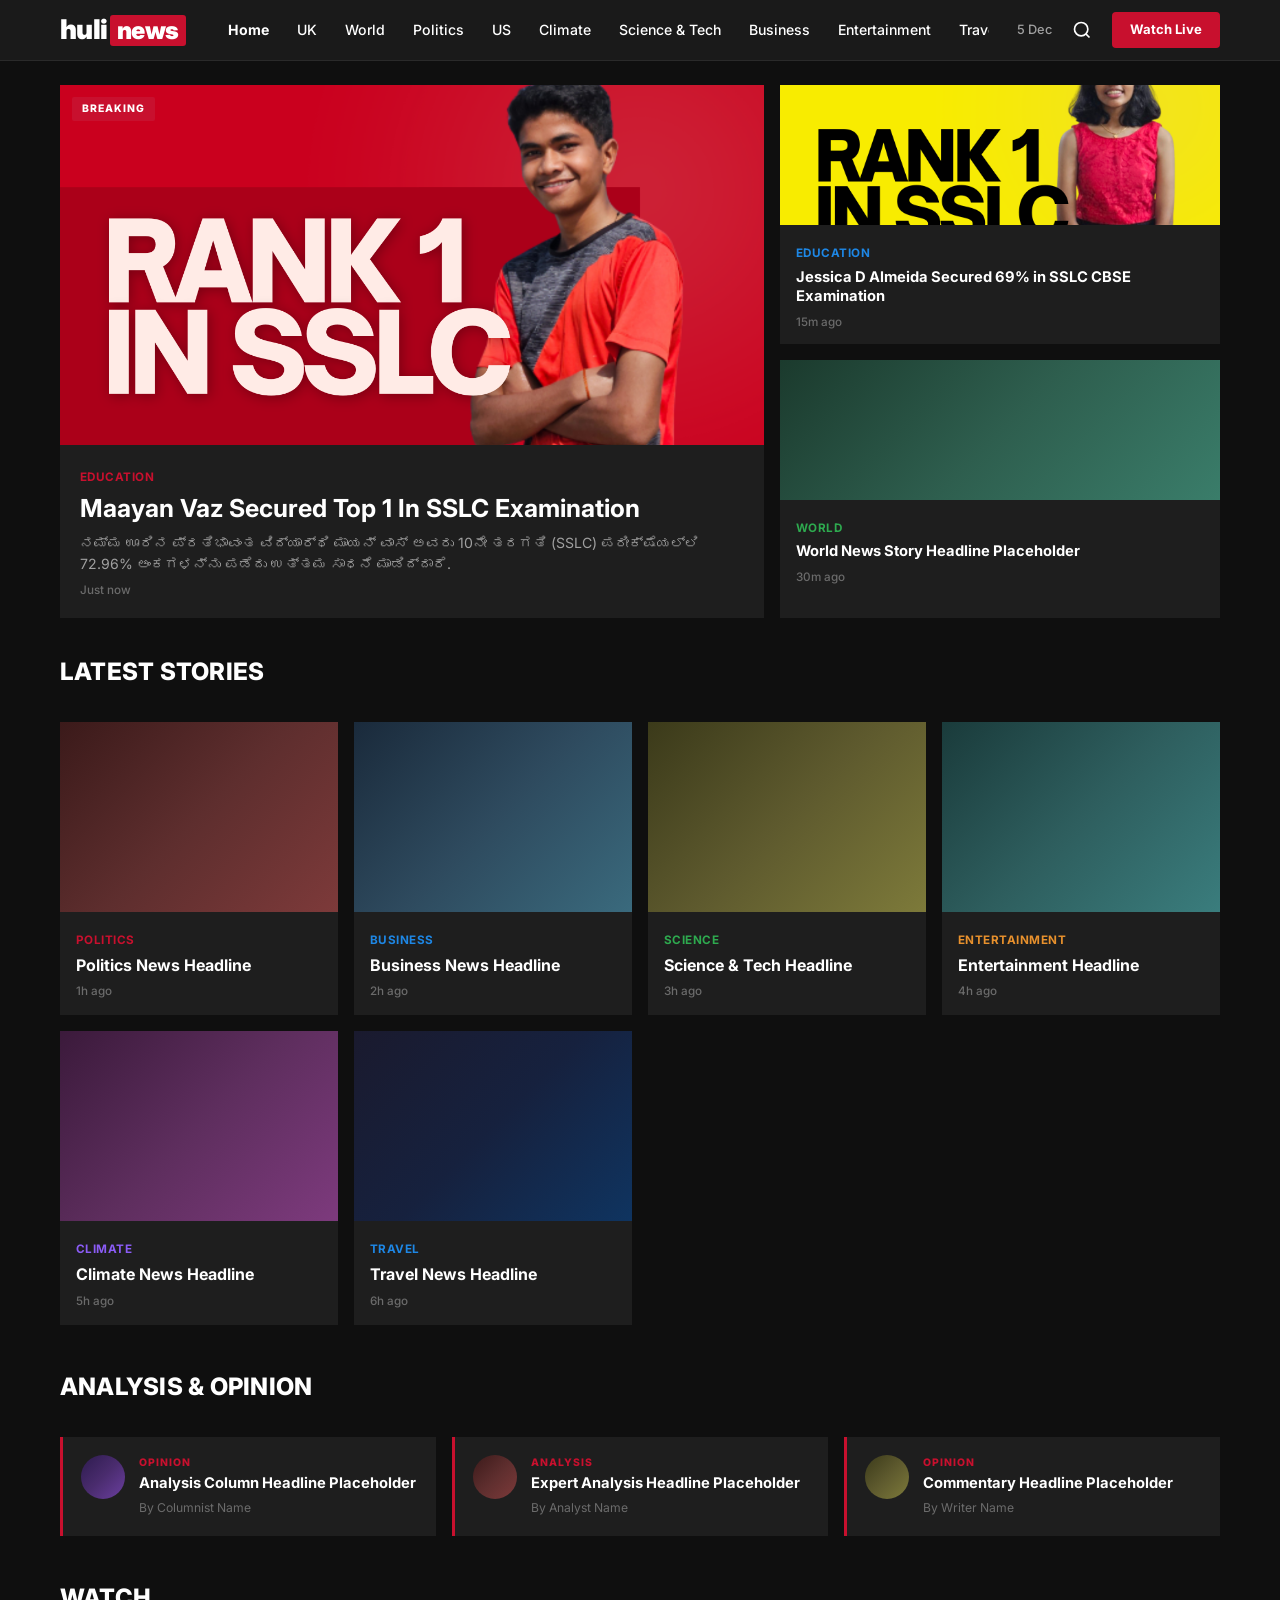
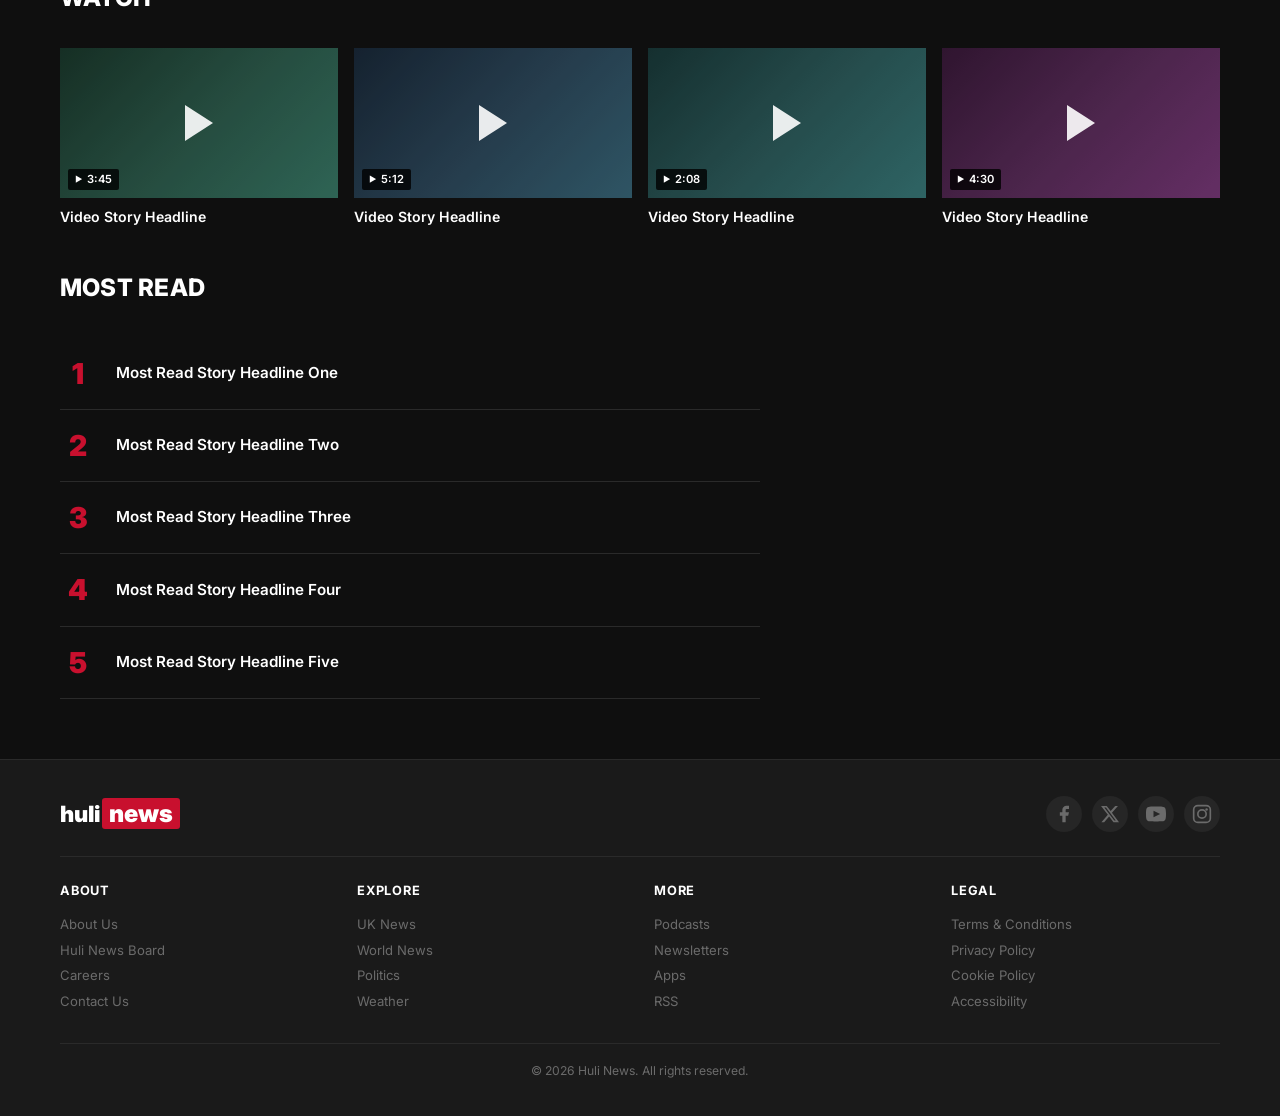
==== commit 6caf3699: "Fix Maayan score to 72.96%" ====
--- a/index.html
+++ b/index.html
@@ -8,7 +8,7 @@
     <!-- Open Graph (Facebook, WhatsApp, Instagram, etc.) -->
     <meta property="og:type" content="website">
     <meta property="og:title" content="Maayan Vaz Secured Top 1 In SSLC Examination | Huli News">
-    <meta property="og:description" content="ನಮ್ಮ ಊರಿನ ಪ್ರತಿಭಾವಂತ ವಿದ್ಯಾರ್ಥಿ ಮಾಯನ್ ವಾಸ್ ಅವರು SSLC ಪರೀಕ್ಷೆಯಲ್ಲಿ 72.9% ಅಂಕಗಳನ್ನು ಪಡೆದು ಉತ್ತಮ ಸಾಧನೆ ಮಾಡಿದ್ದಾರೆ.">
+    <meta property="og:description" content="ನಮ್ಮ ಊರಿನ ಪ್ರತಿಭಾವಂತ ವಿದ್ಯಾರ್ಥಿ ಮಾಯನ್ ವಾಸ್ ಅವರು SSLC ಪರೀಕ್ಷೆಯಲ್ಲಿ 72.96% ಅಂಕಗಳನ್ನು ಪಡೆದು ಉತ್ತಮ ಸಾಧನೆ ಮಾಡಿದ್ದಾರೆ.">
     <meta property="og:image" content="https://hulinews.vercel.app/RANK%201%20in%20SSLC.png">
     <meta property="og:image:width" content="1280">
     <meta property="og:image:height" content="720">
@@ -18,7 +18,7 @@
     <!-- Twitter Card -->
     <meta name="twitter:card" content="summary_large_image">
     <meta name="twitter:title" content="Maayan Vaz Secured Top 1 In SSLC Examination | Huli News">
-    <meta name="twitter:description" content="ನಮ್ಮ ಊರಿನ ಪ್ರತಿಭಾವಂತ ವಿದ್ಯಾರ್ಥಿ ಮಾಯನ್ ವಾಸ್ ಅವರು SSLC ಪರೀಕ್ಷೆಯಲ್ಲಿ 72.9% ಅಂಕಗಳನ್ನು ಪಡೆದು ಉತ್ತಮ ಸಾಧನೆ ಮಾಡಿದ್ದಾರೆ.">
+    <meta name="twitter:description" content="ನಮ್ಮ ಊರಿನ ಪ್ರತಿಭಾವಂತ ವಿದ್ಯಾರ್ಥಿ ಮಾಯನ್ ವಾಸ್ ಅವರು SSLC ಪರೀಕ್ಷೆಯಲ್ಲಿ 72.96% ಅಂಕಗಳನ್ನು ಪಡೆದು ಉತ್ತಮ ಸಾಧನೆ ಮಾಡಿದ್ದಾರೆ.">
     <meta name="twitter:image" content="https://hulinews.vercel.app/RANK%201%20in%20SSLC.png">
     <link rel="preconnect" href="https://fonts.googleapis.com">
     <link href="https://fonts.googleapis.com/css2?family=Inter:wght@400;500;600;700;800;900&display=swap" rel="stylesheet">
@@ -125,7 +125,7 @@
                         <div class="card-body hero-body">
                             <span class="card-tag">Education</span>
                             <h1 class="card-title hero-title">Maayan Vaz Secured Top 1 In SSLC Examination</h1>
-                            <p class="card-excerpt">ನಮ್ಮ ಊರಿನ ಪ್ರತಿಭಾವಂತ ವಿದ್ಯಾರ್ಥಿ ಮಾಯನ್ ವಾಸ್ ಅವರು 10ನೇ ತರಗತಿ (SSLC) ಪರೀಕ್ಷೆಯಲ್ಲಿ 72.9% ಅಂಕಗಳನ್ನು ಪಡೆದು ಉತ್ತಮ ಸಾಧನೆ ಮಾಡಿದ್ದಾರೆ.</p>
+                            <p class="card-excerpt">ನಮ್ಮ ಊರಿನ ಪ್ರತಿಭಾವಂತ ವಿದ್ಯಾರ್ಥಿ ಮಾಯನ್ ವಾಸ್ ಅವರು 10ನೇ ತರಗತಿ (SSLC) ಪರೀಕ್ಷೆಯಲ್ಲಿ 72.96% ಅಂಕಗಳನ್ನು ಪಡೆದು ಉತ್ತಮ ಸಾಧನೆ ಮಾಡಿದ್ದಾರೆ.</p>
                             <span class="card-time">Just now</span>
                         </div>
                     </a>
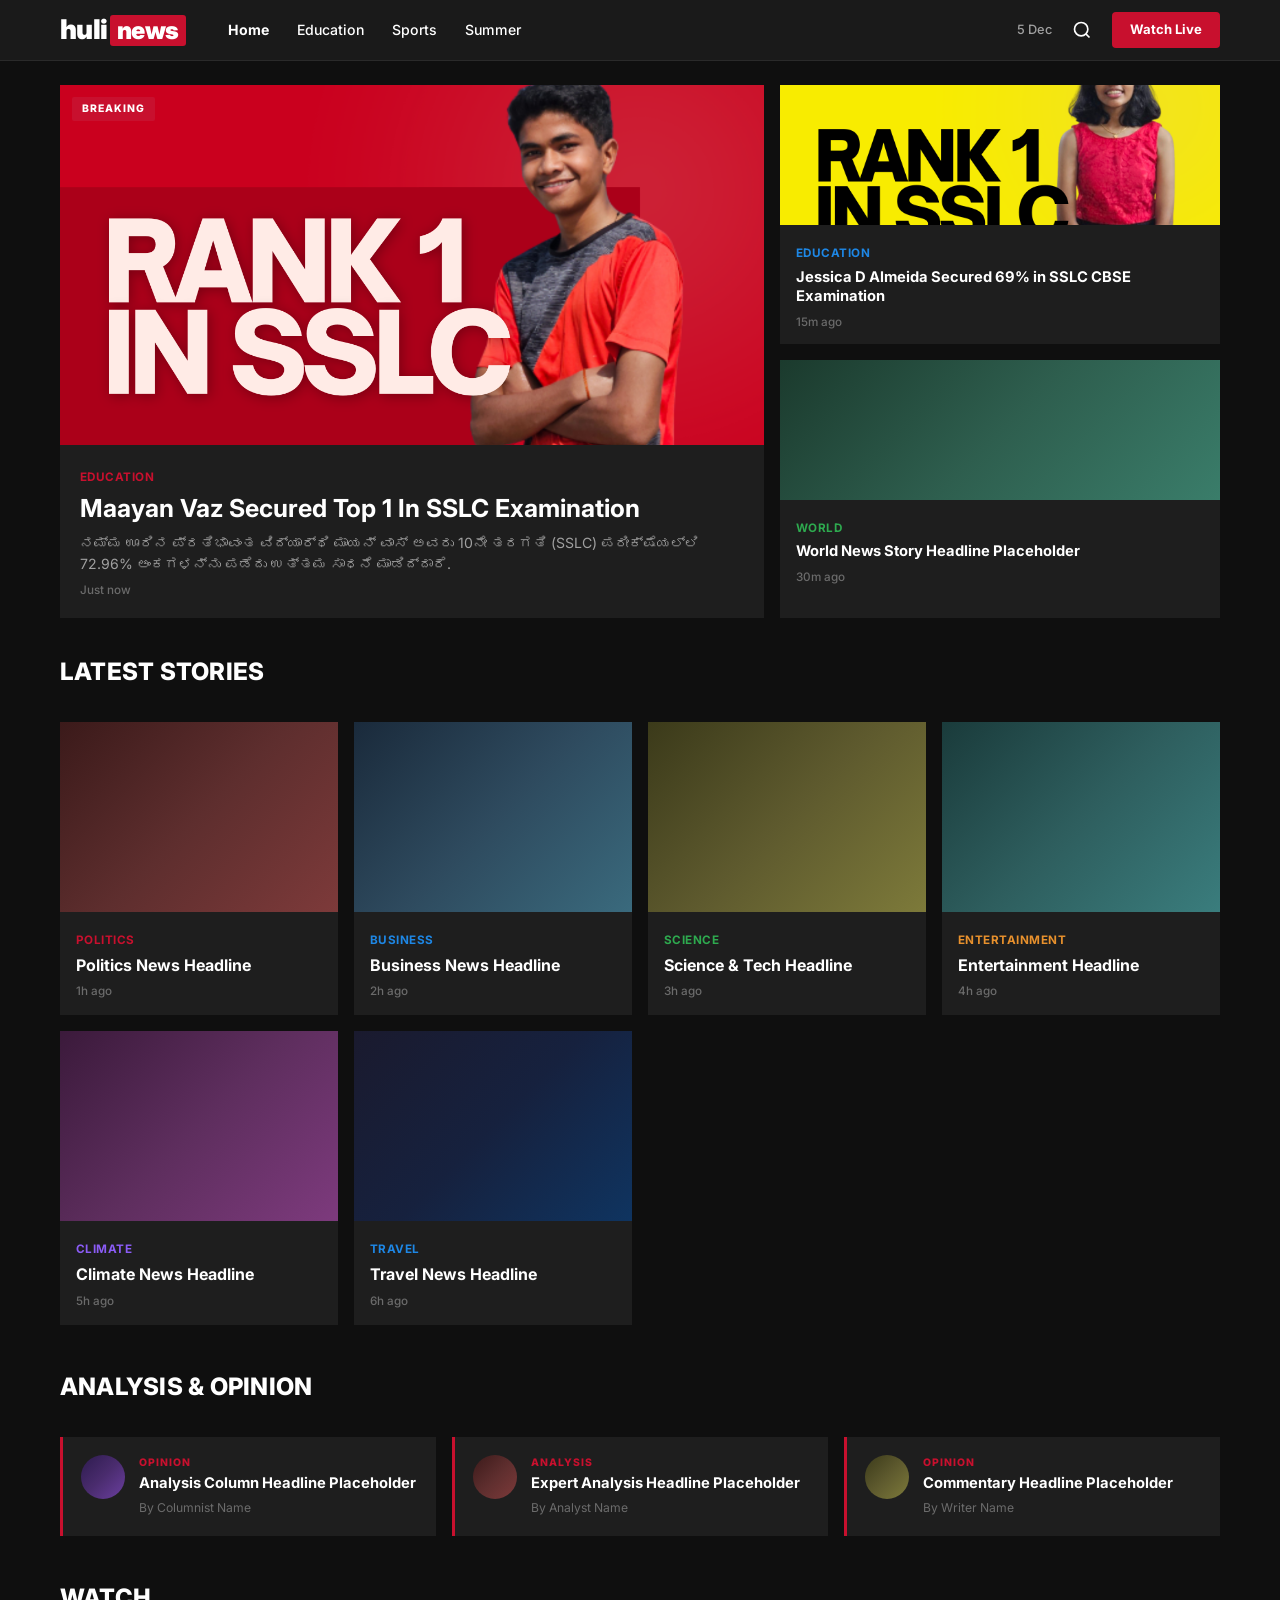
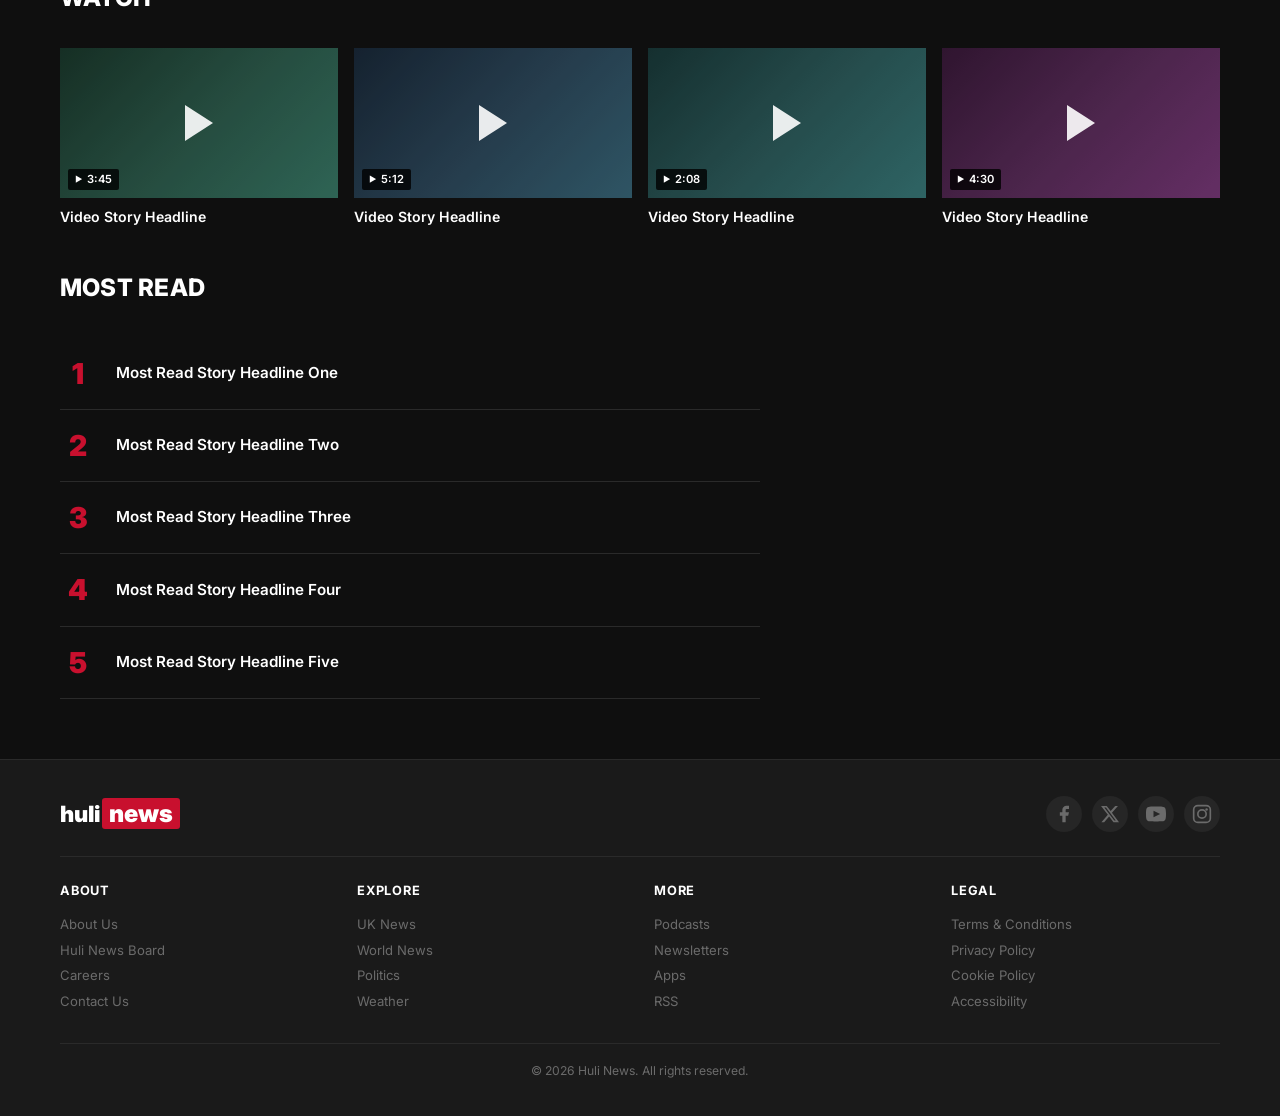
==== commit 323c6b3e: "Simplify nav to Home, Education, Sports, Summer" ====
--- a/index.html
+++ b/index.html
@@ -48,18 +48,9 @@
             </div>
             <nav class="main-nav" id="main-nav">
                 <a href="#" class="nav-link active">Home</a>
-                <a href="#" class="nav-link">UK</a>
-                <a href="#" class="nav-link">World</a>
-                <a href="#" class="nav-link">Politics</a>
-                <a href="#" class="nav-link">US</a>
-                <a href="#" class="nav-link">Climate</a>
-                <a href="#" class="nav-link">Science & Tech</a>
-                <a href="#" class="nav-link">Business</a>
-                <a href="#" class="nav-link">Entertainment</a>
-                <a href="#" class="nav-link">Travel</a>
-                <a href="#" class="nav-link">Offbeat</a>
-                <a href="#" class="nav-link">Analysis</a>
-                <a href="#" class="nav-link">Weather</a>
+                <a href="#" class="nav-link">Education</a>
+                <a href="#" class="nav-link">Sports</a>
+                <a href="#" class="nav-link">Summer</a>
             </nav>
             <div class="header-actions">
                 <span class="header-date" id="header-date"></span>
@@ -96,18 +87,9 @@
     <div class="mobile-menu" id="mobile-menu">
         <div class="mobile-menu-inner">
             <a href="#" class="mobile-nav-link active">Home</a>
-            <a href="#" class="mobile-nav-link">UK</a>
-            <a href="#" class="mobile-nav-link">World</a>
-            <a href="#" class="mobile-nav-link">Politics</a>
-            <a href="#" class="mobile-nav-link">US</a>
-            <a href="#" class="mobile-nav-link">Climate</a>
-            <a href="#" class="mobile-nav-link">Science & Tech</a>
-            <a href="#" class="mobile-nav-link">Business</a>
-            <a href="#" class="mobile-nav-link">Entertainment</a>
-            <a href="#" class="mobile-nav-link">Travel</a>
-            <a href="#" class="mobile-nav-link">Offbeat</a>
-            <a href="#" class="mobile-nav-link">Analysis</a>
-            <a href="#" class="mobile-nav-link">Weather</a>
+            <a href="#" class="mobile-nav-link">Education</a>
+            <a href="#" class="mobile-nav-link">Sports</a>
+            <a href="#" class="mobile-nav-link">Summer</a>
         </div>
     </div>
 
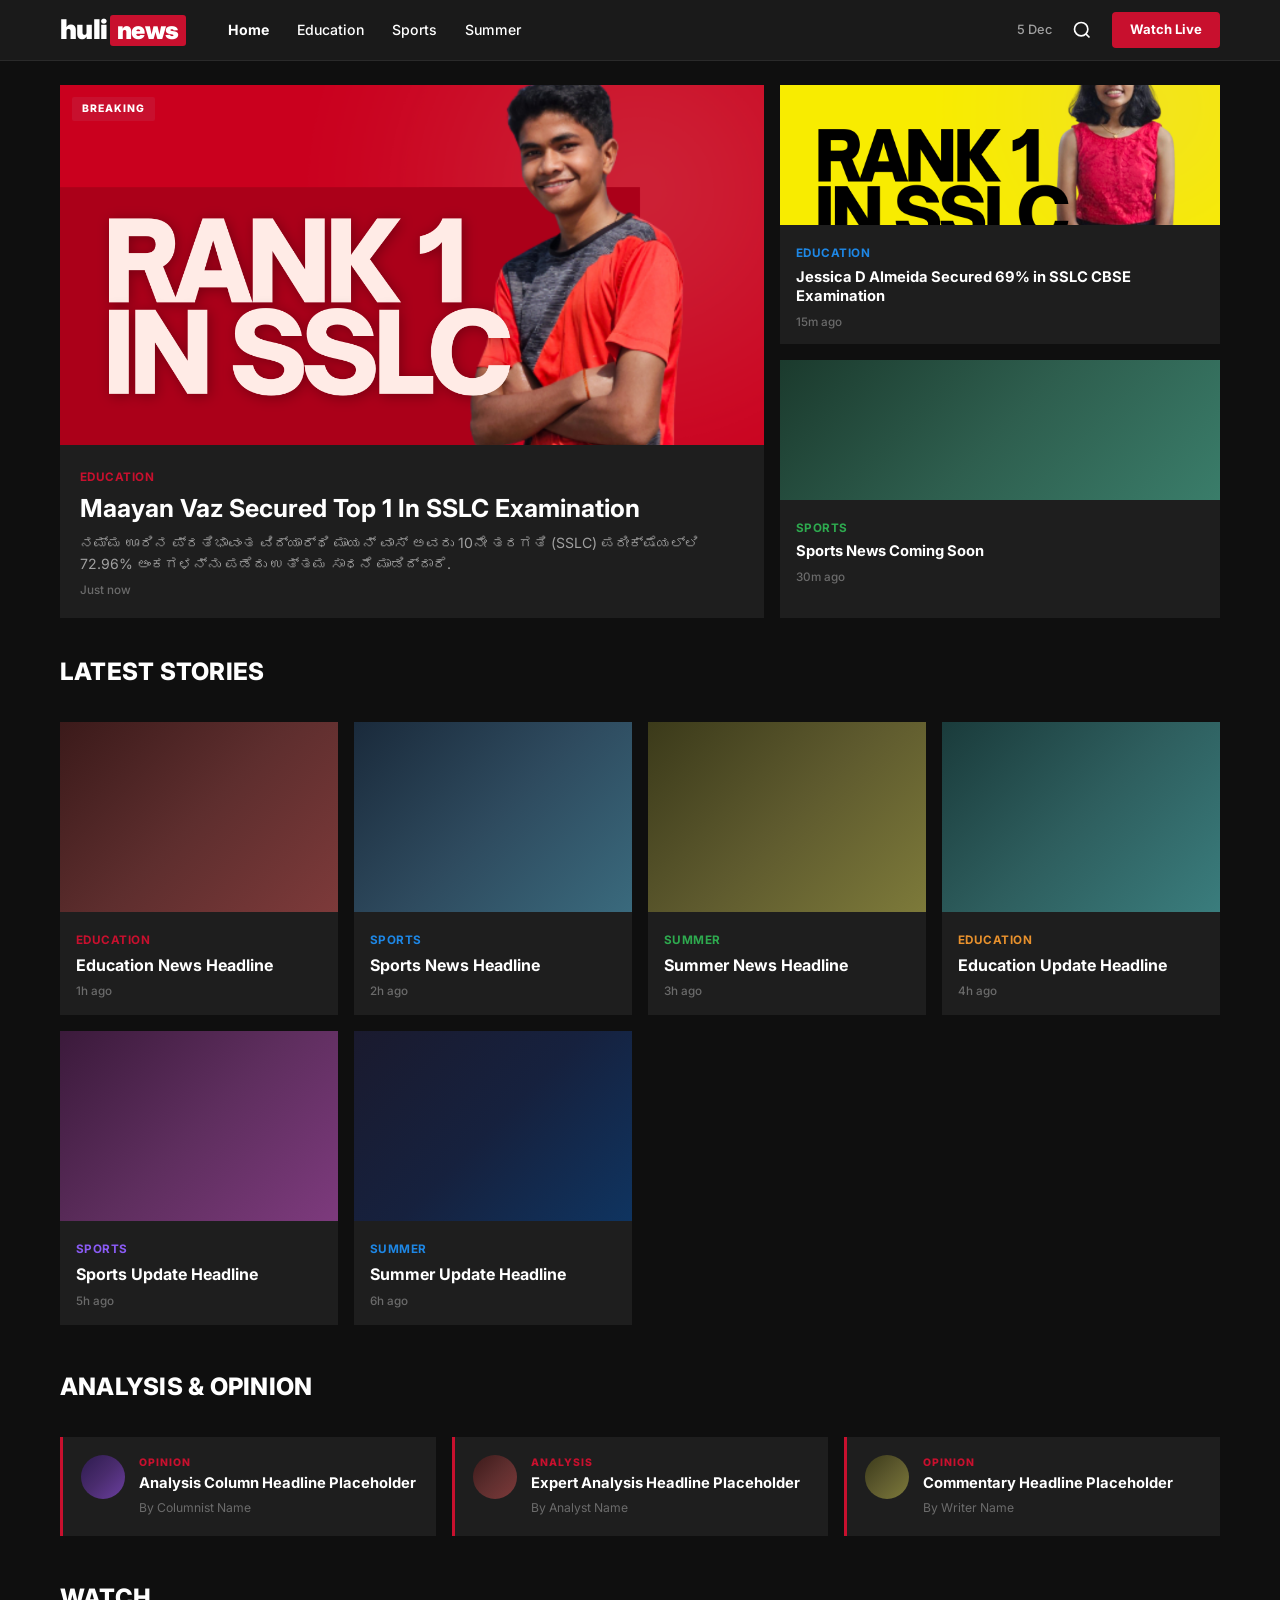
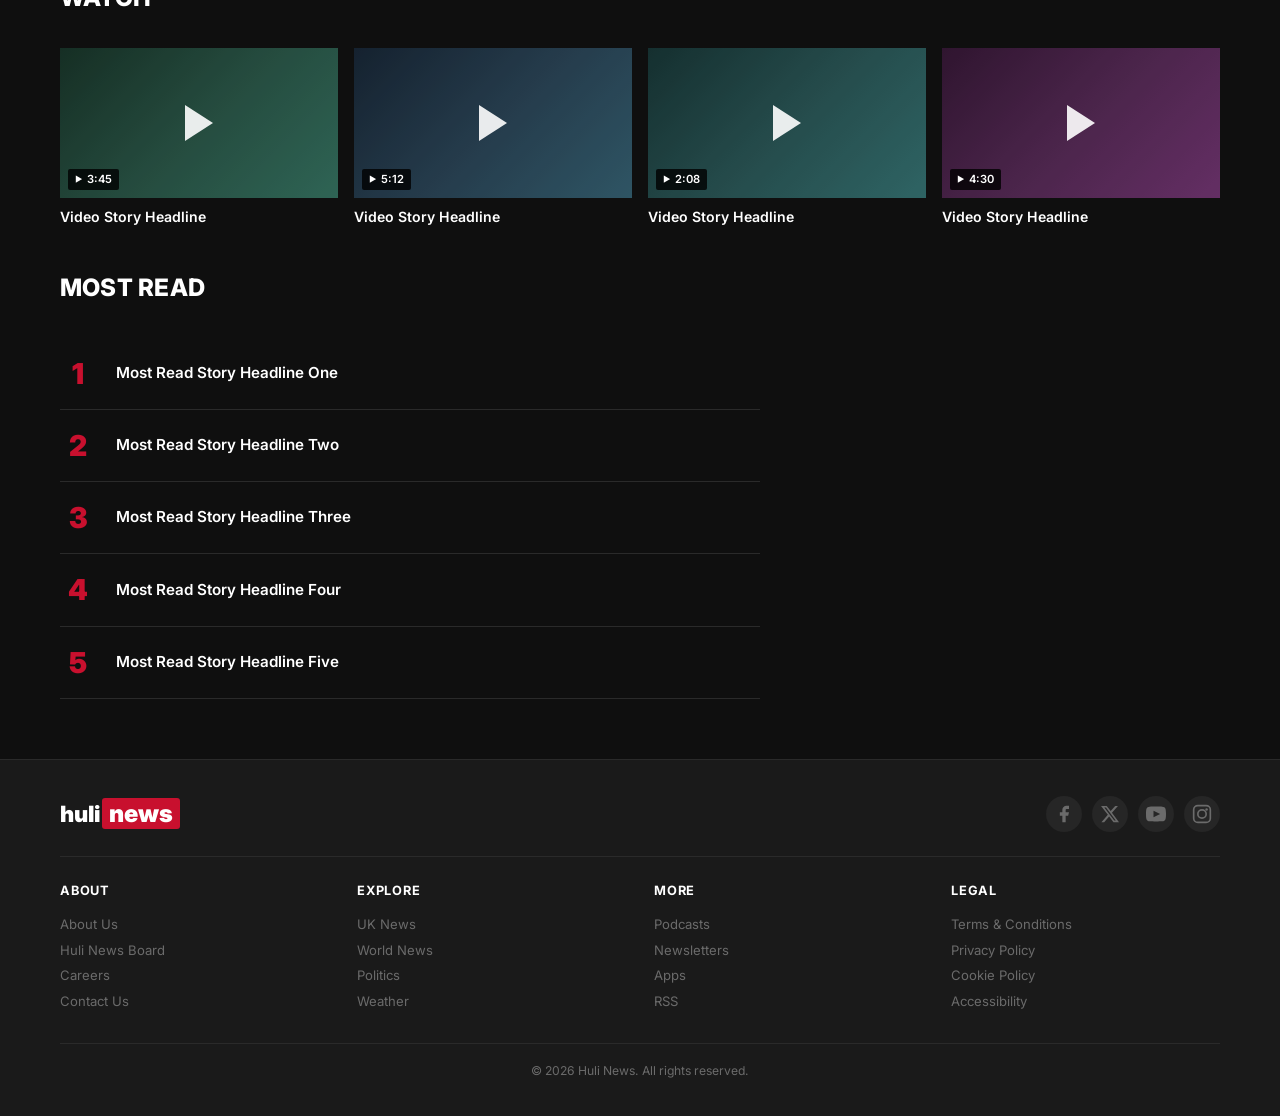
==== commit 2c865edf: "Add working category filtering for Education, Sports, Summer" ====
--- a/index.html
+++ b/index.html
@@ -47,10 +47,10 @@
                 <span class="logo-huli">huli</span><span class="logo-news">news</span>
             </div>
             <nav class="main-nav" id="main-nav">
-                <a href="#" class="nav-link active">Home</a>
-                <a href="#" class="nav-link">Education</a>
-                <a href="#" class="nav-link">Sports</a>
-                <a href="#" class="nav-link">Summer</a>
+                <a href="#" class="nav-link active" data-category="all">Home</a>
+                <a href="#" class="nav-link" data-category="education">Education</a>
+                <a href="#" class="nav-link" data-category="sports">Sports</a>
+                <a href="#" class="nav-link" data-category="summer">Summer</a>
             </nav>
             <div class="header-actions">
                 <span class="header-date" id="header-date"></span>
@@ -86,10 +86,10 @@
     <!-- Mobile Menu -->
     <div class="mobile-menu" id="mobile-menu">
         <div class="mobile-menu-inner">
-            <a href="#" class="mobile-nav-link active">Home</a>
-            <a href="#" class="mobile-nav-link">Education</a>
-            <a href="#" class="mobile-nav-link">Sports</a>
-            <a href="#" class="mobile-nav-link">Summer</a>
+            <a href="#" class="mobile-nav-link active" data-category="all">Home</a>
+            <a href="#" class="mobile-nav-link" data-category="education">Education</a>
+            <a href="#" class="mobile-nav-link" data-category="sports">Sports</a>
+            <a href="#" class="mobile-nav-link" data-category="summer">Summer</a>
         </div>
     </div>
 
@@ -99,7 +99,7 @@
         <section class="hero-section" id="hero-section">
             <div class="hero-grid">
                 <div class="hero-main">
-                    <a href="article.html" class="story-card hero-card">
+                    <a href="article.html" class="story-card hero-card" data-category="education">
                         <div class="card-image hero-image">
                             <img src="RANK 1 in SSLC.png" alt="Maayan Vaz - Rank 1 in SSLC" class="hero-img">
                             <span class="card-badge">BREAKING</span>
@@ -113,7 +113,7 @@
                     </a>
                 </div>
                 <div class="hero-side">
-                    <a href="article-jessica.html" class="story-card side-card">
+                    <a href="article-jessica.html" class="story-card side-card" data-category="education">
                         <div class="card-image side-image">
                             <img src="RANK 1 in SSLC (1).png" alt="Jessica D Almeida - CBSE Results" class="side-img">
                         </div>
@@ -123,13 +123,13 @@
                             <span class="card-time">30m ago</span>
                         </div>
                     </a>
-                    <div class="story-card side-card">
+                    <div class="story-card side-card" data-category="sports">
                         <div class="card-image side-image">
                             <div class="placeholder-img gradient-3"></div>
                         </div>
                         <div class="card-body">
-                            <span class="card-tag">World</span>
-                            <h2 class="card-title side-title">World News Story Headline Placeholder</h2>
+                            <span class="card-tag">Sports</span>
+                            <h2 class="card-title side-title">Sports News Coming Soon</h2>
                             <span class="card-time">3 hours ago</span>
                         </div>
                     </div>
@@ -145,29 +145,29 @@
         <!-- Stories Grid -->
         <section class="stories-section" id="stories-section">
             <div class="stories-grid">
-                <div class="story-card grid-card" id="story-1">
+                <div class="story-card grid-card" id="story-1" data-category="education">
                     <div class="card-image grid-image"><div class="placeholder-img gradient-4"></div></div>
-                    <div class="card-body"><span class="card-tag">Politics</span><h3 class="card-title grid-title">Politics News Headline</h3><span class="card-time">4h ago</span></div>
-                </div>
-                <div class="story-card grid-card" id="story-2">
+                    <div class="card-body"><span class="card-tag">Education</span><h3 class="card-title grid-title">Education News Headline</h3><span class="card-time">4h ago</span></div>
+                </div>
+                <div class="story-card grid-card" id="story-2" data-category="sports">
                     <div class="card-image grid-image"><div class="placeholder-img gradient-5"></div></div>
-                    <div class="card-body"><span class="card-tag">Business</span><h3 class="card-title grid-title">Business News Headline</h3><span class="card-time">5h ago</span></div>
-                </div>
-                <div class="story-card grid-card" id="story-3">
+                    <div class="card-body"><span class="card-tag">Sports</span><h3 class="card-title grid-title">Sports News Headline</h3><span class="card-time">5h ago</span></div>
+                </div>
+                <div class="story-card grid-card" id="story-3" data-category="summer">
                     <div class="card-image grid-image"><div class="placeholder-img gradient-6"></div></div>
-                    <div class="card-body"><span class="card-tag">Science</span><h3 class="card-title grid-title">Science & Tech Headline</h3><span class="card-time">6h ago</span></div>
-                </div>
-                <div class="story-card grid-card" id="story-4">
+                    <div class="card-body"><span class="card-tag">Summer</span><h3 class="card-title grid-title">Summer News Headline</h3><span class="card-time">6h ago</span></div>
+                </div>
+                <div class="story-card grid-card" id="story-4" data-category="education">
                     <div class="card-image grid-image"><div class="placeholder-img gradient-7"></div></div>
-                    <div class="card-body"><span class="card-tag">Entertainment</span><h3 class="card-title grid-title">Entertainment Headline</h3><span class="card-time">7h ago</span></div>
-                </div>
-                <div class="story-card grid-card" id="story-5">
+                    <div class="card-body"><span class="card-tag">Education</span><h3 class="card-title grid-title">Education Update Headline</h3><span class="card-time">7h ago</span></div>
+                </div>
+                <div class="story-card grid-card" id="story-5" data-category="sports">
                     <div class="card-image grid-image"><div class="placeholder-img gradient-8"></div></div>
-                    <div class="card-body"><span class="card-tag">Climate</span><h3 class="card-title grid-title">Climate News Headline</h3><span class="card-time">8h ago</span></div>
-                </div>
-                <div class="story-card grid-card" id="story-6">
+                    <div class="card-body"><span class="card-tag">Sports</span><h3 class="card-title grid-title">Sports Update Headline</h3><span class="card-time">8h ago</span></div>
+                </div>
+                <div class="story-card grid-card" id="story-6" data-category="summer">
                     <div class="card-image grid-image"><div class="placeholder-img gradient-1"></div></div>
-                    <div class="card-body"><span class="card-tag">Travel</span><h3 class="card-title grid-title">Travel News Headline</h3><span class="card-time">9h ago</span></div>
+                    <div class="card-body"><span class="card-tag">Summer</span><h3 class="card-title grid-title">Summer Update Headline</h3><span class="card-time">9h ago</span></div>
                 </div>
             </div>
         </section>
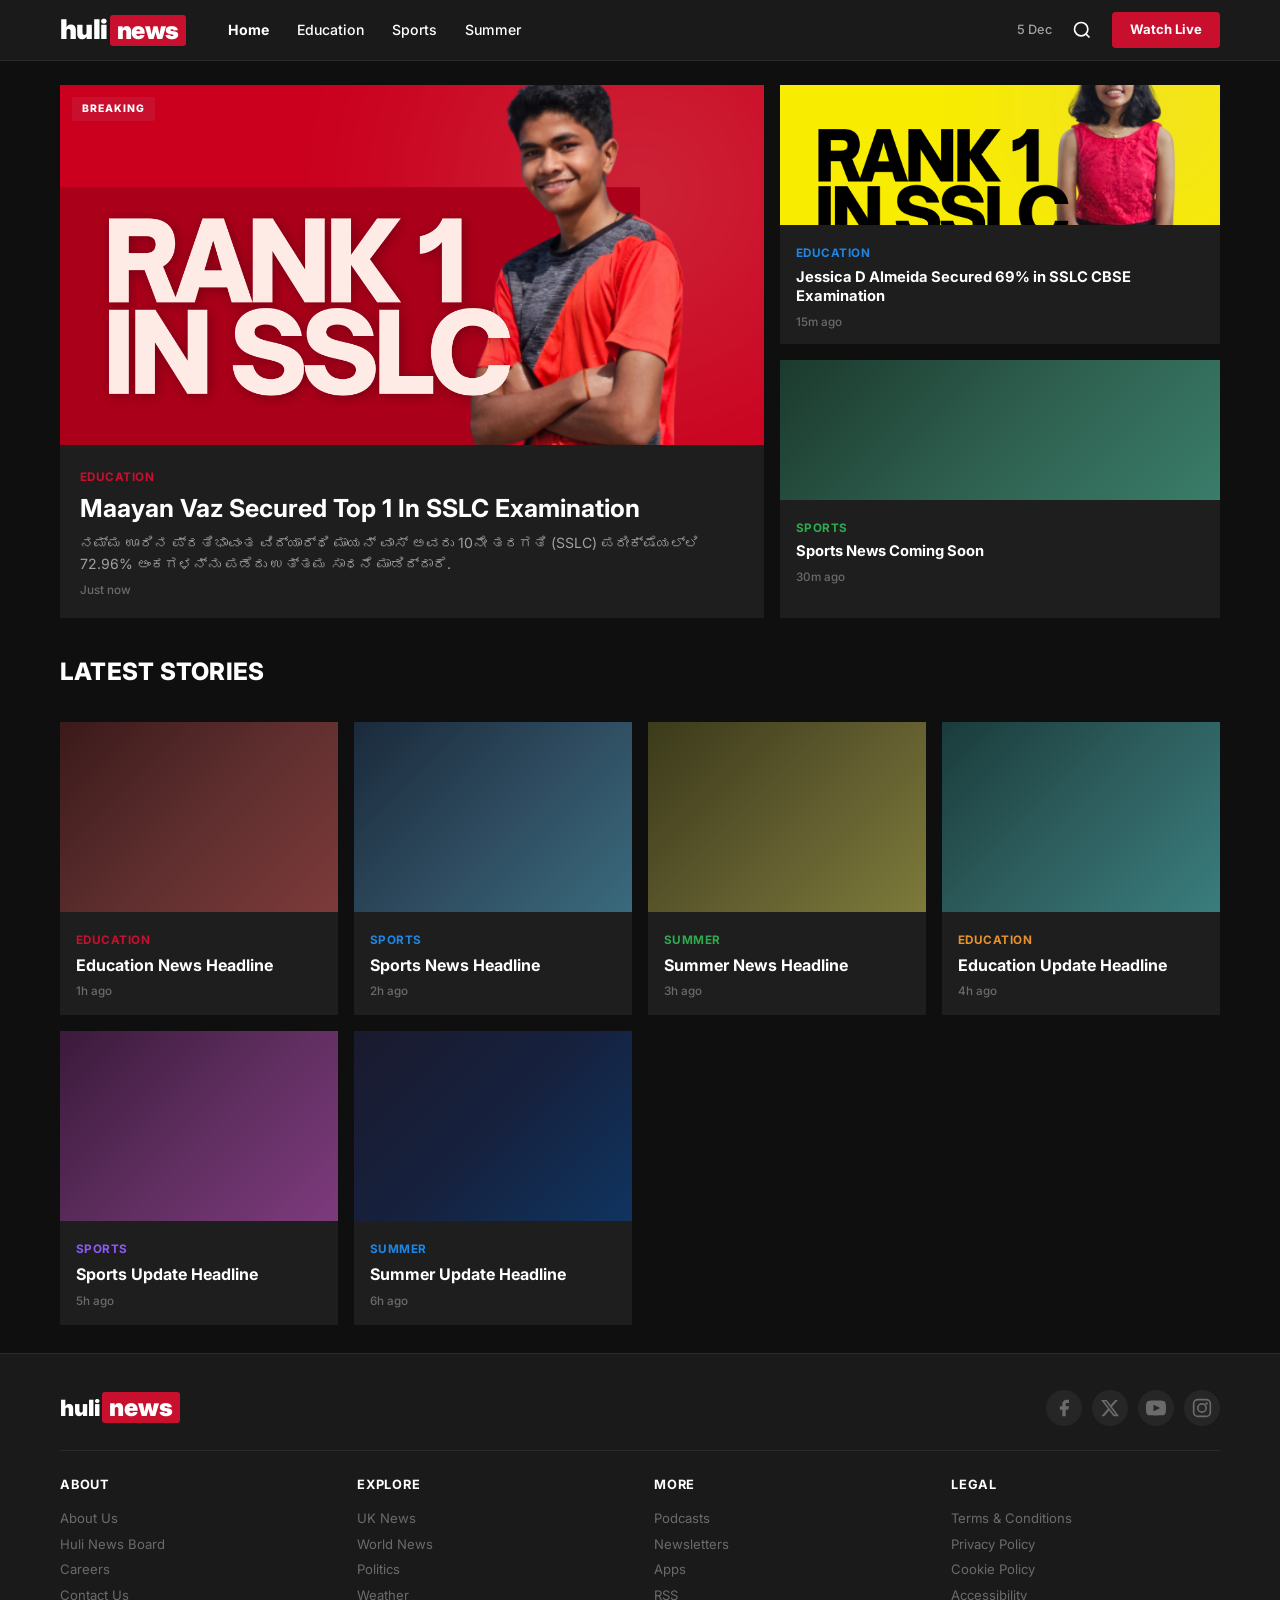
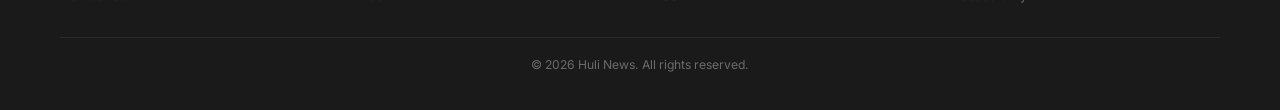
==== commit 334ca864: "Fix corrupted HTML, remove placeholder sections" ====
--- a/index.html
+++ b/index.html
@@ -171,78 +171,6 @@
                 </div>
             </div>
         </section>
-
-        <!-- Opinion Section -->
-        <div class="section-divider">
-            <h2 class="section-heading">Analysis & Opinion</h2>
-        </div>
-        <section class="opinion-section" id="opinion-section">
-            <div class="opinion-grid">
-                <div class="opinion-card" id="opinion-1">
-                    <div class="opinion-avatar gradient-2"></div>
-                    <div class="opinion-body">
-                        <span class="opinion-label">OPINION</span>
-                        <h3 class="opinion-title">Analysis Column Headline Placeholder</h3>
-                        <span class="opinion-author">By Columnist Name</span>
-                    </div>
-                </div>
-                <div class="opinion-card" id="opinion-2">
-                    <div class="opinion-avatar gradient-4"></div>
-                    <div class="opinion-body">
-                        <span class="opinion-label">ANALYSIS</span>
-                        <h3 class="opinion-title">Expert Analysis Headline Placeholder</h3>
-                        <span class="opinion-author">By Analyst Name</span>
-                    </div>
-                </div>
-                <div class="opinion-card" id="opinion-3">
-                    <div class="opinion-avatar gradient-6"></div>
-                    <div class="opinion-body">
-                        <span class="opinion-label">OPINION</span>
-                        <h3 class="opinion-title">Commentary Headline Placeholder</h3>
-                        <span class="opinion-author">By Writer Name</span>
-                    </div>
-                </div>
-            </div>
-        </section>
-
-        <!-- Video Section -->
-        <div class="section-divider">
-            <h2 class="section-heading">Watch</h2>
-        </div>
-        <section class="video-section" id="video-section">
-            <div class="video-grid">
-                <div class="video-card" id="video-1">
-                    <div class="video-thumb"><div class="placeholder-img gradient-3"></div><div class="play-overlay"><svg width="48" height="48" viewBox="0 0 24 24" fill="white" opacity="0.9"><polygon points="5,3 19,12 5,21"/></svg></div><span class="video-duration">3:45</span></div>
-                    <h3 class="video-title">Video Story Headline</h3>
-                </div>
-                <div class="video-card" id="video-2">
-                    <div class="video-thumb"><div class="placeholder-img gradient-5"></div><div class="play-overlay"><svg width="48" height="48" viewBox="0 0 24 24" fill="white" opacity="0.9"><polygon points="5,3 19,12 5,21"/></svg></div><span class="video-duration">5:12</span></div>
-                    <h3 class="video-title">Video Story Headline</h3>
-                </div>
-                <div class="video-card" id="video-3">
-                    <div class="video-thumb"><div class="placeholder-img gradient-7"></div><div class="play-overlay"><svg width="48" height="48" viewBox="0 0 24 24" fill="white" opacity="0.9"><polygon points="5,3 19,12 5,21"/></svg></div><span class="video-duration">2:08</span></div>
-                    <h3 class="video-title">Video Story Headline</h3>
-                </div>
-                <div class="video-card" id="video-4">
-                    <div class="video-thumb"><div class="placeholder-img gradient-8"></div><div class="play-overlay"><svg width="48" height="48" viewBox="0 0 24 24" fill="white" opacity="0.9"><polygon points="5,3 19,12 5,21"/></svg></div><span class="video-duration">4:30</span></div>
-                    <h3 class="video-title">Video Story Headline</h3>
-                </div>
-            </div>
-        </section>
-
-        <!-- Most Read Section -->
-        <div class="section-divider">
-            <h2 class="section-heading">Most Read</h2>
-        </div>
-        <section class="most-read-section" id="most-read-section">
-            <div class="most-read-list">
-                <div class="most-read-item"><span class="most-read-num">1</span><h3 class="most-read-title">Most Read Story Headline One</h3></div>
-                <div class="most-read-item"><span class="most-read-num">2</span><h3 class="most-read-title">Most Read Story Headline Two</h3></div>
-                <div class="most-read-item"><span class="most-read-num">3</span><h3 class="most-read-title">Most Read Story Headline Three</h3></div>
-                <div class="most-read-item"><span class="most-read-num">4</span><h3 class="most-read-title">Most Read Story Headline Four</h3></div>
-                <div class="most-read-item"><span class="most-read-num">5</span><h3 class="most-read-title">Most Read Story Headline Five</h3></div>
-            </div>
-        </section>
     </main>
 
     <!-- Footer -->
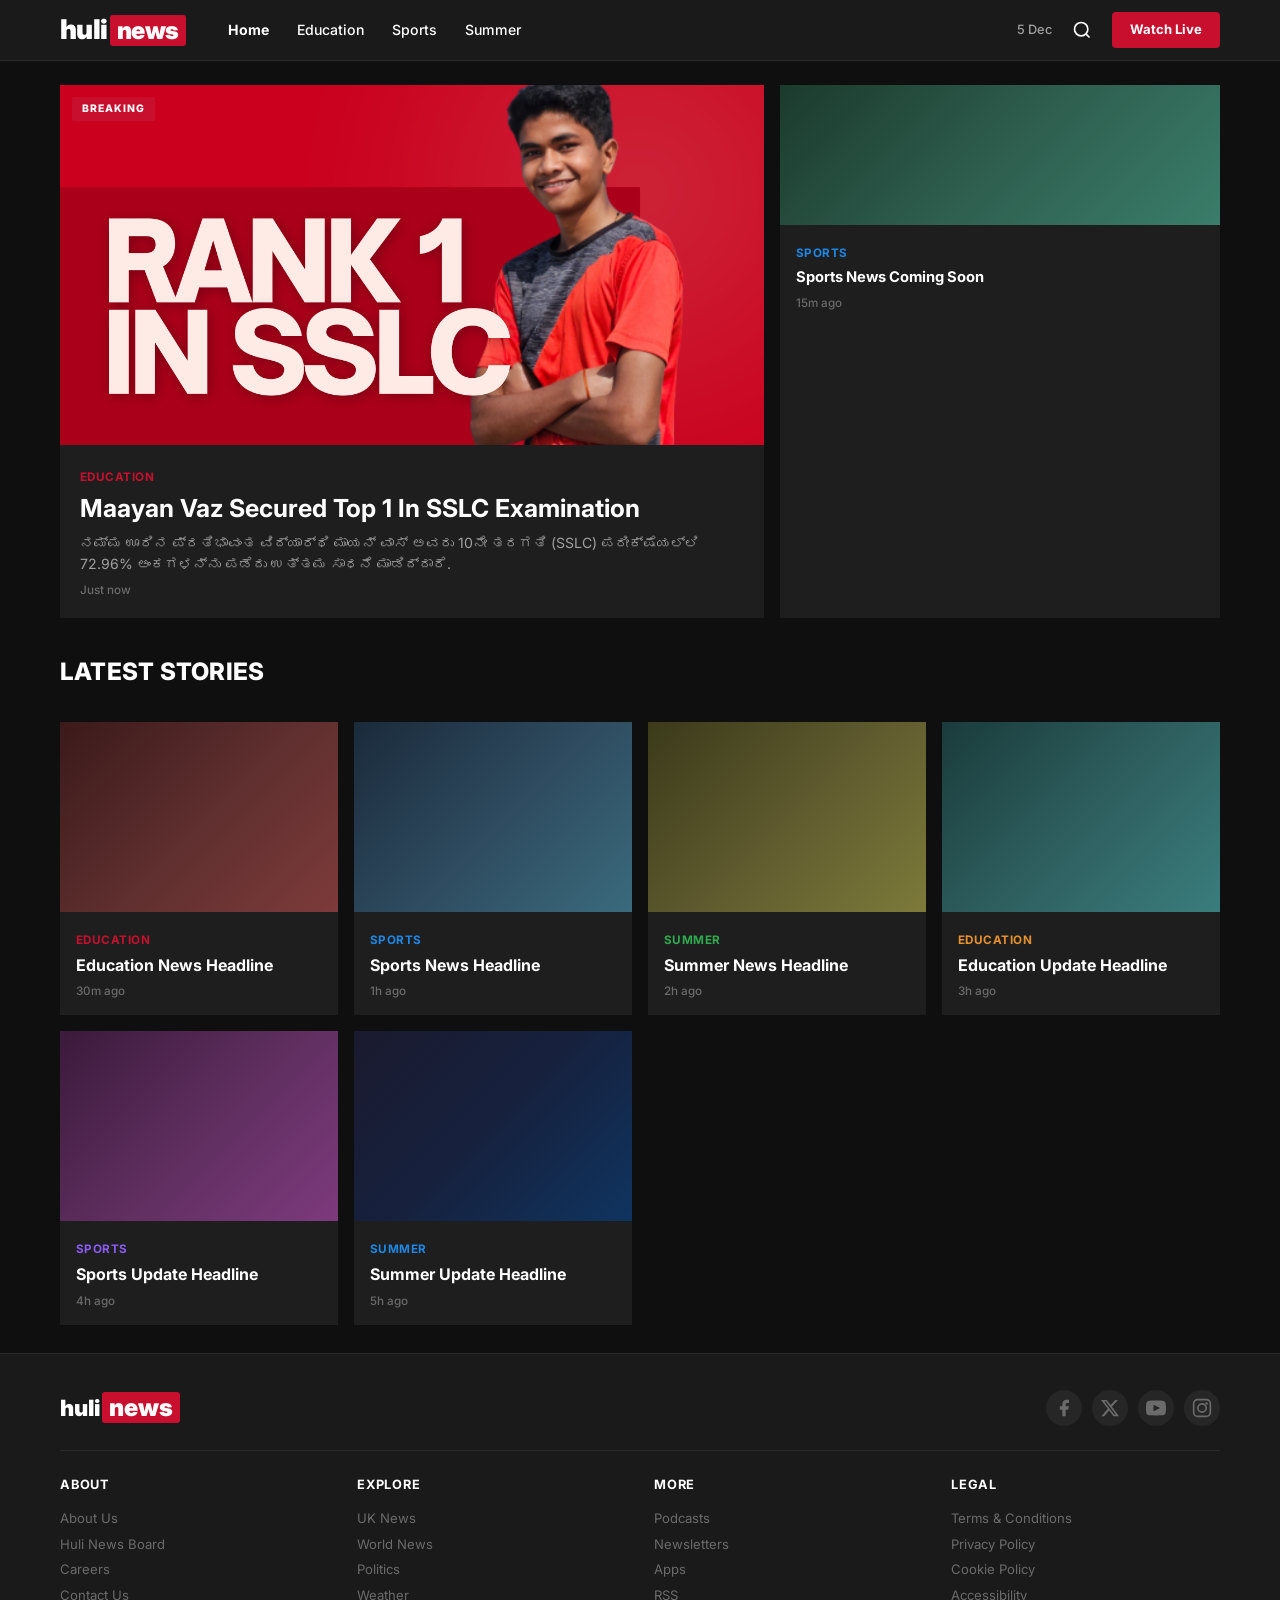
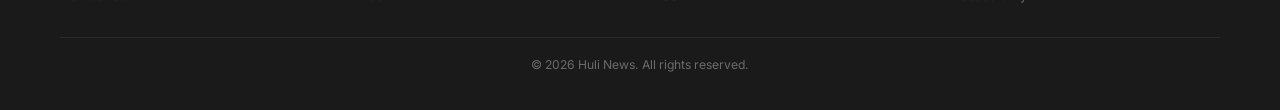
==== commit 6aac5af3: "Hide Jessica post from homepage" ====
--- a/index.html
+++ b/index.html
@@ -113,6 +113,7 @@
                     </a>
                 </div>
                 <div class="hero-side">
+                    <!-- Jessica's post hidden
                     <a href="article-jessica.html" class="story-card side-card" data-category="education">
                         <div class="card-image side-image">
                             <img src="RANK 1 in SSLC (1).png" alt="Jessica D Almeida - CBSE Results" class="side-img">
@@ -123,6 +124,7 @@
                             <span class="card-time">30m ago</span>
                         </div>
                     </a>
+                    -->
                     <div class="story-card side-card" data-category="sports">
                         <div class="card-image side-image">
                             <div class="placeholder-img gradient-3"></div>
